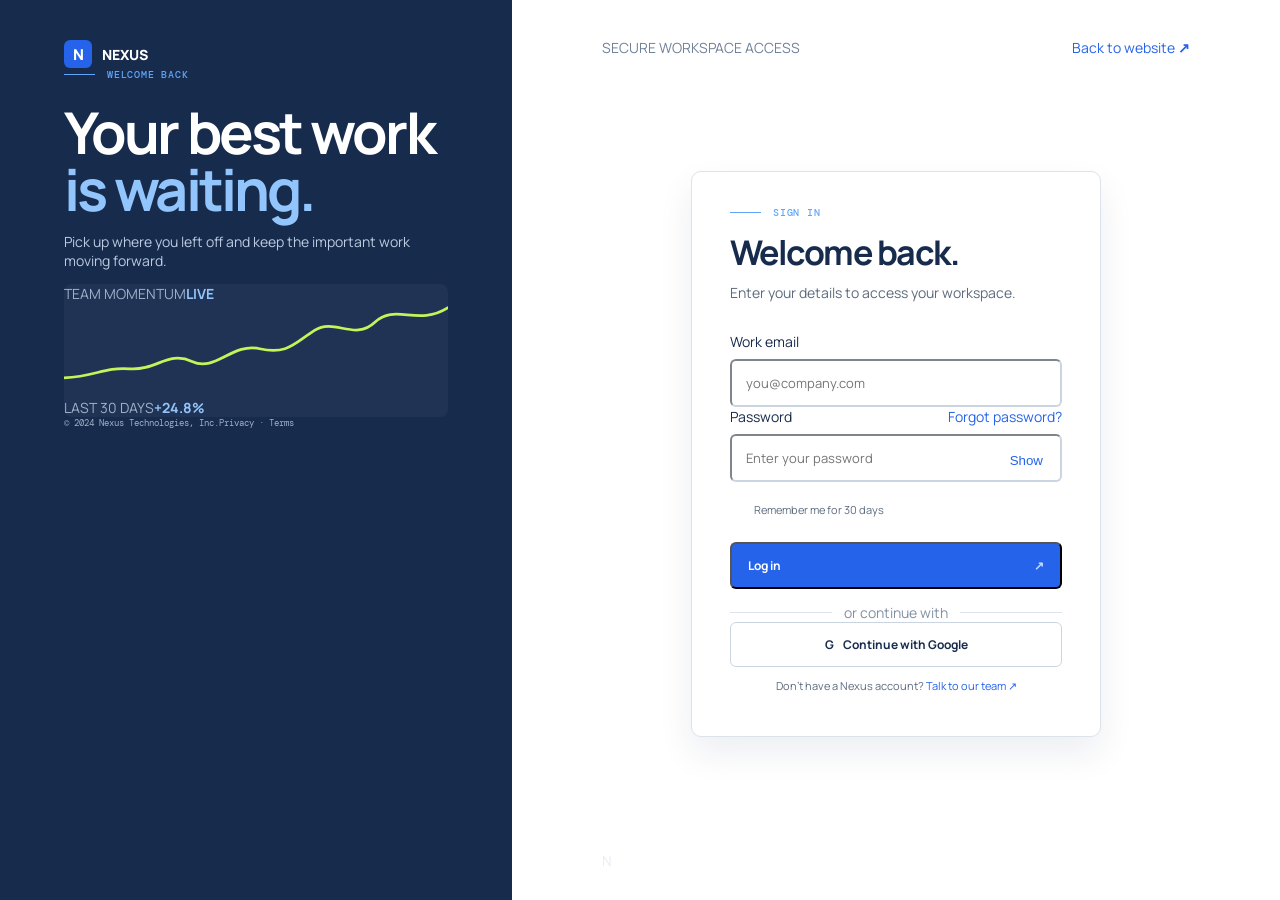
==== index.html @ dba088a3 "uploding files" ====
<!DOCTYPE html>
<html lang="en">
<head>
	<meta charset="UTF-8">
	<meta name="viewport" content="width=device-width, initial-scale=1.0">
	<meta name="description" content="Nexus builds calm, intelligent operating systems for ambitious teams.">
	<title>Nexus — The operating system for what’s next</title>
	<script>
		if (sessionStorage.getItem('nexusLoggedIn') !== 'true') {
			window.location.replace('login.html');
		}
	</script>
	<link rel="preconnect" href="https://fonts.googleapis.com">
	<link rel="preconnect" href="https://fonts.gstatic.com" crossorigin>
	<link href="https://fonts.googleapis.com/css2?family=DM+Mono:wght@400;500&family=Manrope:wght@400;500;600;700;800&display=swap" rel="stylesheet">
	<link rel="stylesheet" href="style.css">
	<link rel="stylesheet" href="standard.css">
</head>
<body>
	<div class="announcement"><span class="pulse"></span> Nexus 3.0 is live <a href="platform.html">See what’s new <span>↗</span></a></div>
	<header class="site-header">
		<nav class="nav container" aria-label="Main navigation">
			<a class="brand" href="#top" aria-label="Nexus home"><span class="brand-mark">N</span><span>NEXUS</span></a>
			<button class="menu-toggle" aria-label="Toggle navigation" aria-expanded="false"><span></span><span></span></button>
			<div class="nav-links">
				<a href="platform.html">Platform</a>
				<a href="solutions.html">Solutions</a>
				<a href="customers.html">Customers</a>
				<a href="company.html">Company</a>
			</div>
			<div class="nav-actions"><a class="login" id="account-link" href="login.html">Log in</a><button class="login logout-button" id="logout-button" type="button" hidden>Log out</button><a class="button button-dark" href="#contact">Book a demo <span>↗</span></a></div>
		</nav>
	</header>

	<main id="top">
		<section class="hero container">
			<div class="hero-copy">
				<p class="eyebrow"><span class="eyebrow-line"></span> The modern operating system</p>
				<h1>Make complexity<br><em>feel simple.</em></h1>
				<p class="hero-text">Nexus brings your people, projects, and performance into one intelligent workspace, so your team can focus on the work that moves the world forward.</p>
				<div class="hero-actions"><a class="button button-acid" href="#contact">Start building <span>↗</span></a><a class="text-link" href="platform.html"><span class="play">▶</span> See Nexus in action</a></div>
				<div class="hero-note"><div class="avatars"><span>AJ</span><span>MK</span><span>SO</span><span class="avatar-more">+</span></div><p>Trusted by 2,000+ teams<br><strong>who think in possibilities.</strong></p></div>
			</div>
			<div class="hero-visual" aria-label="Nexus analytics dashboard preview">
				<div class="visual-glow"></div>
				<div class="dashboard">
					<div class="dash-top"><div class="dash-logo"><span class="mini-mark">N</span> Nexus</div><div class="dash-user"><span class="online"></span> Olivia Chen <span class="chevron">⌄</span></div></div>
					<div class="dash-body">
						<aside class="dash-sidebar"><div class="side-active">▦ <span>Overview</span></div><div>⌁ <span>Workspace</span></div><div>◫ <span>Reports</span></div><div>♧ <span>People</span></div><div>⚙ <span>Settings</span></div><div class="side-bottom">?</div></aside>
						<div class="dash-main"><div class="dash-heading"><div><span class="dash-kicker">MONDAY, OCTOBER 14</span><h2>Good morning, Olivia <span>✦</span></h2></div><button class="dash-add">+ Add new</button></div>
							<div class="dash-stats"><div><span>ACTIVE PROJECTS</span><strong>24</strong><small class="up">↑ 18.2%</small></div><div><span>TEAM CAPACITY</span><strong>86%</strong><small class="up">↑ 4.6%</small></div><div><span>ON-TIME DELIVERY</span><strong>94.8%</strong><small class="up">↑ 8.1%</small></div></div>
							<div class="chart-row"><div class="chart-card"><div class="card-label"><span>PROJECT MOMENTUM</span><span class="period">Last 30 days ⌄</span></div><div class="chart"><div class="chart-lines"><i></i><i></i><i></i><i></i></div><svg viewBox="0 0 440 140" preserveAspectRatio="none" aria-hidden="true"><path d="M0 112 C38 105 47 111 76 91 S115 105 143 77 S185 87 213 62 S250 79 276 54 S315 60 338 40 S375 57 399 25 S425 33 440 10" fill="none" stroke="#b9f43b" stroke-width="4" stroke-linecap="round"/><path d="M0 112 C38 105 47 111 76 91 S115 105 143 77 S185 87 213 62 S250 79 276 54 S315 60 338 40 S375 57 399 25 S425 33 440 10 V140 H0Z" fill="url(#fade)" opacity=".22"/><defs><linearGradient id="fade" x1="0" y1="0" x2="0" y2="1"><stop stop-color="#b9f43b"/><stop offset="1" stop-color="#b9f43b" stop-opacity="0"/></linearGradient></defs></svg></div><div class="chart-days"><span>SEP 15</span><span>SEP 22</span><span>SEP 29</span><span>OCT 06</span><span>OCT 14</span></div></div><div class="progress-card"><div class="card-label"><span>TEAM PULSE</span><span class="dots">•••</span></div><div class="donut-wrap"><div class="donut"><b>86<small>%</small></b></div><div><strong>On track</strong><span>Across all teams</span></div></div><div class="sentiment"><span>Energy</span><i><b></b></i><em>High</em></div><div class="sentiment"><span>Clarity</span><i><b></b></i><em>Strong</em></div></div></div>
							<div class="activity"><div class="card-label"><span>RECENT ACTIVITY</span><a href="platform.html">View all ↗</a></div><div class="activity-item"><span class="activity-icon orange">↗</span><p><strong>Launch campaign</strong> hit a new milestone <small>2 min ago</small></p><span class="activity-people">MC</span></div><div class="activity-item"><span class="activity-icon blue">✦</span><p><strong>Q4 planning</strong> was updated by Maya <small>18 min ago</small></p><span class="activity-people purple">MS</span></div></div>
						</div>
					</div>
				</div>
				<div class="float-card"><span class="float-icon">✦</span><div><strong>Nice work, team.</strong><small>Momentum is up this week</small></div><span class="float-arrow">↗</span></div>
			</div>
		</section>

		<section class="logo-strip container"><p>POWERING THE TEAMS BEHIND</p><div class="logos"><span>◒ arcadia</span><span>✳ northstar</span><span>△ LUMA</span><span>◈ vertex</span><span>⊙ unframe</span></div></section>


		<section class="stats section" id="customers"><div class="container"><div class="stats-heading"><p class="eyebrow"><span class="eyebrow-line"></span> The Nexus effect</p><h2>Less busywork.<br><em>More breakthrough.</em></h2></div><div class="stat-list"><div><strong>38%</strong><span>less time spent<br>in status meetings</span></div><div><strong>2.4<span>x</span></strong><span>faster decisions<br>across teams</span></div><div><strong>94<span>%</span></strong><span>of customers<br>renew every year</span></div></div></div></section>

		<section class="case-study section"><div class="container case-grid"><div class="case-image"><img src="https://images.unsplash.com/photo-1556761175-b413da4baf72?auto=format&fit=crop&w=1200&q=85" alt="Team collaborating around a table"><span class="image-tag">CASE STUDY / ARCADA</span></div><div class="case-copy"><p class="eyebrow"><span class="eyebrow-line"></span> Customer story</p><h2>“Nexus gave us<br><em>our momentum back.</em>”</h2><p>“We stopped asking what was happening and started deciding what to do next. That shift changed the pace of our entire company.”</p><div class="person"><span class="person-avatar">ER</span><div><strong>Elena Rios</strong><span>Chief of Staff, Arcadia</span></div></div><a class="arrow-link" href="#contact">Read the full story <span>↗</span></a></div></div></section>

		<section class="cta section" id="contact"><div class="container cta-inner"><div class="cta-orbit orbit-one"></div><div class="cta-orbit orbit-two"></div><p class="eyebrow light"><span class="eyebrow-line"></span> Your next chapter</p><h2>Ready to make<br><em>work work better?</em></h2><p>Join the teams building what comes next.</p><div class="hero-actions"><a class="button button-acid" href="mailto:hello@nexus.work">Book a demo <span>↗</span></a><a class="button button-outline" href="mailto:hello@nexus.work">Talk to our team <span>↗</span></a></div></div></section>
	</main>

	<footer class="footer" id="footer"><div class="container footer-top" id="company"><a class="brand brand-footer" href="#top"><span class="brand-mark">N</span><span>NEXUS</span></a><p>Tools for the<br>work that matters.</p><div class="footer-links"><div><b>Explore</b><a href="platform.html">Platform</a><a href="solutions.html">Solutions</a><a href="customers.html">Customers</a></div><div><b>Company</b><a href="company.html">About us</a><a href="#contact">Careers <small>We’re hiring</small></a><a href="#contact">Contact</a></div><div><b>Follow</b><a href="#footer">LinkedIn ↗</a><a href="#footer">Instagram ↗</a><a href="#footer">X / Twitter ↗</a></div></div></div><div class="container footer-bottom"><span>© 2024 Nexus Technologies, Inc.</span><span>Privacy <i>·</i> Terms <i>·</i> Security</span><span>Made for momentum <b>↗</b></span></div></footer>
	<script>
		const toggle = document.querySelector('.menu-toggle');
		const links = document.querySelector('.nav-links');
		toggle.addEventListener('click', () => { const open = toggle.getAttribute('aria-expanded') === 'true'; toggle.setAttribute('aria-expanded', String(!open)); links.classList.toggle('open'); });
		document.querySelectorAll('.nav-links a').forEach(link => link.addEventListener('click', () => { toggle.setAttribute('aria-expanded', 'false'); links.classList.remove('open'); }));
		const accountLink = document.querySelector('#account-link');
		const logoutButton = document.querySelector('#logout-button');
		if (sessionStorage.getItem('nexusLoggedIn') === 'true') {
			accountLink.textContent = 'Logged in';
			accountLink.href = '#top';
			logoutButton.hidden = false;
		}
		logoutButton.addEventListener('click', () => {
			sessionStorage.removeItem('nexusLoggedIn');
			window.location.reload();
		});
	</script>
</body>
</html>
---- style.css ----
/* Standard site theme */
:root { --ink: #172b4d; --cream: #f7f9fc; --acid: #e8f1ff; --coral: #2563eb; --blue: #eaf2ff; --line: #dce3ed; --muted: #5d6b7e; }
body { background: #fff; color: var(--ink); }
.container { max-width: 1160px; }
.announcement { background: #eff6ff; color: #294a78; border-bottom: 1px solid #dbeafe; padding: 9px 20px; }
.announcement a { color: #1d4ed8; }
.site-header { background: #fff; border-bottom-color: var(--line); position: relative; z-index: 10; }
.nav { height: 72px; gap: 44px; }
.brand { letter-spacing: .12em; }
.brand-mark { background: #2563eb; color: #fff; border-radius: 6px; }
.nav-links { gap: 28px; color: #3b4350; }
.nav-links a:hover, .footer a:hover { color: #2563eb; }
.nav-actions { gap: 22px; }
.button { border-radius: 6px; padding: 12px 17px; transition: background .2s, transform .2s, box-shadow .2s; }
.button:hover { box-shadow: 0 5px 14px rgba(37,99,235,.18); }
.button-dark, .button-acid { background: #2563eb; color: #fff; }
.hero { min-height: 650px; grid-template-columns: .9fr 1.1fr; gap: 70px; padding-top: 70px; padding-bottom: 70px; }
.eyebrow { color: #2563eb; letter-spacing: .1em; }
.hero h1, h2, h3 { letter-spacing: -.045em; }
.hero h1 { font-size: clamp(46px, 5vw, 70px); }
.hero h1 em, h2 em, h3 em, .platform-title em { color: #2563eb; font-family: 'Manrope', sans-serif; font-style: normal; font-weight: 700; letter-spacing: -.045em; }
.hero-text, .section-lead { color: #5d6b7e; }
.hero-note { margin-top: 38px; }
.visual-glow { background: #dbeafe; border-radius: 12px; transform: rotate(-2deg); }
.dashboard { border-radius: 10px; transform: rotate(0); box-shadow: 0 20px 45px rgba(23,43,77,.13); }
.dash-top { border-radius: 10px 10px 0 0; }
.dash-sidebar { background: #f5f8fc; }
.dash-sidebar .side-active { background: #dbeafe; color: #1d4ed8; }
.dash-add { background: #2563eb; border-radius: 5px; }
.float-card { border-radius: 8px; box-shadow: 0 10px 24px rgba(23,43,77,.12); }
.logos { color: #8291a6; }
.section { padding: 88px 0; }
.intro { background: #f1f6fc; }
.arrow-link { border-bottom-color: #9db1ca; }
.arrow-link span, .feature-link span { color: #2563eb; }
.features { background: #f7f9fc; padding-top: 0; padding-bottom: 0; }
.feature-grid { gap: 18px; }
.feature { min-height: 390px; border: 1px solid var(--line); border-radius: 8px; padding: 25px; }
.feature-dark { background: #172b4d; color: #fff; }
.feature-yellow { background: #eff6ff; }
.feature-coral { background: #2563eb; color: #fff; }
.feature-white { background: #fff; }
.feature-symbol { margin: 48px 0 25px; }
.mini-bars i { background: #60a5fa; }
.orbit span { background: #2563eb; }
.stats { background: #fff; }
.stat-list strong span { color: #2563eb; }
.case-study, .platform-detail { background: #f1f6fc; }
.case-image { border-radius: 8px; }
.image-tag { background: #fff; color: #2563eb; border-radius: 4px; }
.person-avatar { background: #2563eb; border-radius: 50%; }
.cta { background: #2563eb; padding: 100px 0; }
.light { color: #bfdbfe; }
.cta > .container > p:not(.eyebrow) { color: #dbeafe; }
.footer { background: #172b4d; }
.footer-links b, .footer-bottom b { color: #93c5fd; }

@media (max-width: 650px) {
	.nav { height: 68px; }
	.site-header:has(.nav-links.open) { height: 203px; }
	.nav-links { background: #fff; }
	.hero { padding-top: 58px; padding-bottom: 62px; gap: 34px; }
	.hero h1 { font-size: 48px; }
	.hero-visual { transform: scale(.94); }
	.intro h2, .stats h2, .case-copy h2, .detail-grid h2 { font-size: 42px; }
	.feature { min-height: 350px; }
	.cta { padding: 78px 0; }
}
@import url('https://fonts.googleapis.com/css2?family=DM+Mono:wght@400;500&family=Manrope:wght@400;500;600;700;800&display=swap');

:root { --ink: #102b2b; --cream: #f5f3ed; --acid: #c5f45a; --coral: #f4694d; --blue: #b8d8f0; --line: #d9dbd3; --muted: #657373; --mono: 'DM Mono', monospace; }
* { box-sizing: border-box; }
html { scroll-behavior: smooth; }
body { margin: 0; background: var(--cream); color: var(--ink); font-family: 'Manrope', sans-serif; font-size: 15px; line-height: 1.55; overflow-x: hidden; }
a { color: inherit; text-decoration: none; }
.container { max-width: 1240px; margin: 0 auto; padding-left: 32px; padding-right: 32px; }
.announcement { background: var(--acid); color: var(--ink); text-align: center; font: 500 11px var(--mono); letter-spacing: .03em; padding: 11px 20px; }
.announcement a { margin-left: 18px; text-decoration: underline; text-underline-offset: 3px; }.announcement a span { text-decoration: none; display: inline-block; margin-left: 5px; }.pulse { width: 6px; height: 6px; background: var(--coral); display: inline-block; border-radius: 50%; vertical-align: 1px; margin-right: 8px; }
.site-header { border-bottom: 1px solid var(--line); }.nav { height: 84px; display: flex; align-items: center; gap: 52px; }.brand { display: flex; align-items: center; gap: 10px; font-size: 14px; font-weight: 800; letter-spacing: .22em; }.brand-mark { display: grid; place-items: center; background: var(--ink); color: var(--acid); width: 28px; height: 28px; font-size: 15px; letter-spacing: 0; }.nav-links { display: flex; gap: 34px; font-size: 13px; color: #3c5150; }.nav-links a:hover, .footer a:hover { color: var(--coral); }.nav-actions { margin-left: auto; display: flex; align-items: center; gap: 28px; font-size: 13px; }.login { color: #516261; }.button { display: inline-flex; align-items: center; justify-content: center; gap: 17px; padding: 14px 19px; font-weight: 700; font-size: 12px; border: 1px solid transparent; transition: transform .2s, background .2s; }.button:hover { transform: translateY(-2px); }.button span { font-size: 17px; line-height: 0; }.button-dark { background: var(--ink); color: var(--cream); }.button-acid { background: var(--acid); color: var(--ink); }.button-outline { border-color: rgba(245,243,237,.5); color: var(--cream); }
.menu-toggle { display: none; background: none; border: 0; }
.hero { min-height: 690px; display: grid; grid-template-columns: .83fr 1.17fr; align-items: center; gap: 45px; padding-top: 65px; padding-bottom: 62px; }.eyebrow { color: var(--coral); font: 500 10px var(--mono); letter-spacing: .08em; text-transform: uppercase; display: flex; align-items: center; gap: 12px; margin: 0 0 23px; }.eyebrow-line { height: 1px; width: 31px; background: currentColor; display: inline-block; }.hero h1, h2, h3 { letter-spacing: -.07em; line-height: 1.02; margin: 0; font-weight: 700; }.hero h1 { font-size: clamp(48px, 5.3vw, 78px); }.hero h1 em, h2 em, h3 em { font-family: Georgia, serif; font-weight: 400; letter-spacing: -.08em; }.hero-text { max-width: 440px; color: var(--muted); font-size: 16px; line-height: 1.7; margin: 30px 0; }.hero-actions { display: flex; align-items: center; gap: 25px; }.text-link, .arrow-link { font-size: 12px; font-weight: 700; }.play { display: inline-grid; place-items: center; width: 27px; height: 27px; border: 1px solid var(--ink); border-radius: 50%; font-size: 8px; margin-right: 7px; }.hero-note { display: flex; gap: 14px; align-items: center; margin-top: 54px; }.avatars { display: flex; }.avatars span { display: grid; place-items: center; width: 28px; height: 28px; border: 2px solid var(--cream); background: var(--coral); border-radius: 50%; color: white; font: 8px var(--mono); margin-left: -6px; }.avatars span:first-child { margin-left: 0; background: #2d8881; }.avatars span:nth-child(2) { background: #ddad69; }.avatars span:nth-child(3) { background: #7782a9; }.avatars .avatar-more { background: var(--ink); }.hero-note p { font-size: 10px; line-height: 1.5; color: var(--muted); margin: 0; }.hero-note strong { color: var(--ink); font-weight: 700; }
.hero-visual { position: relative; }.visual-glow { position: absolute; width: 90%; height: 75%; top: 9%; right: 1%; background: var(--blue); filter: blur(1px); transform: rotate(-4deg); }.dashboard { position: relative; background: #fff; box-shadow: 16px 22px 50px rgba(16,43,43,.15); border: 1px solid #dfe4df; transform: rotate(2deg); }.dash-top { height: 52px; border-bottom: 1px solid #e9ece7; display: flex; align-items: center; justify-content: space-between; padding: 0 22px; font-size: 10px; }.dash-logo { font-weight: 800; letter-spacing: .05em; }.mini-mark { display: inline-grid; place-items: center; width: 19px; height: 19px; background: var(--ink); color: var(--acid); margin-right: 6px; font-size: 10px; }.dash-user { color: #7c8988; }.online { display: inline-block; width: 6px; height: 6px; background: #73c28e; border-radius: 50%; margin-right: 6px; }.chevron { color: #9ba4a0; margin-left: 9px; }.dash-body { display: flex; min-height: 445px; }.dash-sidebar { width: 120px; flex: 0 0 120px; background: #f8f9f5; padding: 27px 12px; color: #83918e; font-size: 9px; display: flex; flex-direction: column; gap: 22px; }.dash-sidebar div { display: flex; gap: 10px; align-items: center; }.dash-sidebar .side-active { color: var(--ink); font-weight: 700; background: var(--acid); padding: 8px; margin: -8px; }.side-bottom { margin-top: auto; width: 18px; height: 18px; border: 1px solid #c9d0c9; justify-content: center; border-radius: 50%; }.dash-main { padding: 30px 28px; width: 100%; }.dash-heading { display: flex; justify-content: space-between; align-items: start; }.dash-kicker, .card-label, .dash-stats span { color: #9aa5a0; font: 8px var(--mono); letter-spacing: .05em; }.dash-heading h2 { font: 700 19px 'Manrope', sans-serif; letter-spacing: -.05em; margin-top: 5px; }.dash-heading h2 span { color: var(--coral); font-size: 15px; }.dash-add { background: var(--ink); border: 0; color: white; padding: 9px 11px; font: 9px var(--mono); }.dash-stats { display: grid; grid-template-columns: repeat(3,1fr); border-top: 1px solid #e8ece8; border-bottom: 1px solid #e8ece8; padding: 17px 0; margin: 25px 0 20px; gap: 10px; }.dash-stats div { border-right: 1px solid #e8ece8; }.dash-stats div:last-child { border: 0; }.dash-stats strong { display: block; font-size: 22px; margin: 5px 0 1px; letter-spacing: -.06em; }.dash-stats small { font-size: 8px; }.up { color: #48a37b; }.chart-row { display: grid; grid-template-columns: 1.7fr 1fr; gap: 14px; }.chart-card, .progress-card, .activity { border: 1px solid #e9ece8; padding: 16px; }.card-label { display: flex; justify-content: space-between; }.period, .dots { color: #87938f; font: 8px 'Manrope', sans-serif; }.chart { position: relative; height: 115px; margin-top: 12px; }.chart-lines { position: absolute; inset: 0; display: flex; flex-direction: column; justify-content: space-between; }.chart-lines i { height: 1px; background: #edf0eb; display: block; }.chart svg { position: absolute; inset: 0; width: 100%; height: 100%; }.chart-days { display: flex; justify-content: space-between; color: #afb6b1; font: 7px var(--mono); }.donut-wrap { display: flex; align-items: center; gap: 10px; margin: 20px 0; }.donut { width: 70px; height: 70px; border-radius: 50%; background: conic-gradient(var(--acid) 0 86%, #e8eee5 86% 100%); display: grid; place-items: center; }.donut:after { content: ''; position: absolute; width: 53px; height: 53px; background: white; border-radius: 50%; }.donut b { z-index: 1; font-size: 16px; }.donut small { font-size: 9px; }.donut-wrap div:last-child { display: flex; flex-direction: column; font-size: 10px; }.donut-wrap span { color: #9ca7a2; font-size: 8px; margin-top: 3px; }.sentiment { display: grid; grid-template-columns: 47px 1fr 31px; gap: 5px; align-items: center; font-size: 8px; color: #8a9691; margin-top: 9px; }.sentiment i { height: 4px; background: #e8ede8; }.sentiment i b { display: block; height: 100%; background: var(--coral); width: 80%; }.sentiment em { font-style: normal; color: #53615f; font-size: 7px; }.activity { margin-top: 14px; }.activity .card-label a { color: #53615f; font: 8px 'Manrope', sans-serif; }.activity-item { display: flex; align-items: center; gap: 9px; border-top: 1px solid #eef0ed; margin-top: 12px; padding-top: 11px; font-size: 9px; }.activity-icon { width: 23px; height: 23px; display: grid; place-items: center; background: #fff0ea; color: var(--coral); }.activity-icon.blue { background: #ebf3fa; color: #5291ba; }.activity-item p { margin: 0; flex: 1; }.activity-item strong { font-weight: 700; }.activity-item small { display: block; color: #a2aaa7; margin-top: 3px; }.activity-people { background: #e9f1d3; color: #70921b; display: grid; place-items: center; border-radius: 50%; width: 22px; height: 22px; font: 7px var(--mono); }.activity-people.purple { color: #6670a2; background: #edeafa; }.float-card { position: absolute; z-index: 2; bottom: -24px; left: -28px; padding: 15px 18px; background: var(--ink); color: white; display: flex; align-items: center; gap: 10px; box-shadow: 7px 10px 20px rgba(16,43,43,.16); }.float-icon { background: var(--acid); color: var(--ink); display: grid; place-items: center; width: 27px; height: 27px; }.float-card div { display: flex; flex-direction: column; }.float-card strong { font-size: 10px; }.float-card small { color: #a6b4ae; font-size: 8px; margin-top: 3px; }.float-arrow { margin-left: 12px; color: var(--acid); }
.logo-strip { border-top: 1px solid var(--line); padding-top: 23px; padding-bottom: 45px; }.logo-strip p { color: #98a09b; font: 9px var(--mono); margin: 0 0 19px; text-align: center; }.logos { display: flex; justify-content: space-around; color: #82908b; font-size: 17px; font-weight: 700; }.logos span:nth-child(2) { font-family: Georgia, serif; font-style: italic; }.logos span:nth-child(3) { letter-spacing: .12em; }.logos span:nth-child(4) { font-weight: 500; }.logos span:nth-child(5) { font-weight: 600; }
.section { padding: 105px 0; }.intro { background: var(--blue); }.intro-grid { display: grid; grid-template-columns: 1fr 1fr; gap: 15%; align-items: end; }.intro h2, .stats h2, .case-copy h2 { font-size: clamp(40px, 4.5vw, 64px); }.section-lead { max-width: 440px; font-size: 17px; line-height: 1.65; margin: 0 0 28px; }.arrow-link { border-bottom: 1px solid var(--ink); padding-bottom: 7px; display: inline-flex; gap: 26px; }.arrow-link span, .feature-link span { color: var(--coral); font-size: 16px; }
.platform-title { font-size: clamp(46px, 5vw, 72px); letter-spacing: -.08em; line-height: 1.02; margin: 0; }.platform-title em { font-family: Georgia, serif; font-weight: 400; letter-spacing: -.08em; }
.features { background: var(--ink); padding-top: 32px; padding-bottom: 32px; }.feature-grid { display: grid; grid-template-columns: repeat(4,1fr); gap: 10px; }.feature { min-height: 475px; padding: 27px 25px; position: relative; overflow: hidden; display: flex; flex-direction: column; }.feature-dark { background: #193c3b; color: white; }.feature-yellow { background: var(--acid); }.feature-coral { background: var(--coral); }.feature-white { background: var(--cream); }.feature-number { font: 9px var(--mono); opacity: .6; }.feature-symbol { font-size: 31px; margin: 65px 0 25px; }.feature h2, .feature h3 { font-size: 32px; }.feature p { color: inherit; opacity: .7; font-size: 12px; line-height: 1.65; margin: 23px 0; max-width: 230px; }.feature-link { margin-top: auto; font-size: 10px; font-weight: 700; display: flex; justify-content: space-between; border-top: 1px solid currentColor; padding-top: 13px; }.mini-bars { display: flex; align-items: end; gap: 6px; position: absolute; right: 22px; top: 147px; transform: rotate(-14deg); }.mini-bars i { display: block; width: 10px; height: 50px; background: var(--acid); }.mini-bars i:nth-child(2) { height: 70px; }.mini-bars i:nth-child(3) { height: 42px; }.mini-bars i:nth-child(4) { height: 90px; }.mini-bars i:nth-child(5) { height: 58px; }.mini-bars i:nth-child(6) { height: 103px; }.mini-bars i:nth-child(7) { height: 77px; }.orbit { position: absolute; width: 145px; height: 145px; border: 1px solid var(--ink); border-radius: 50%; right: -23px; bottom: 67px; }.orbit:before { content: ''; position: absolute; inset: 17px; border: 1px solid var(--ink); border-radius: 50%; }.orbit span { position: absolute; width: 12px; height: 12px; background: var(--coral); border-radius: 50%; top: 5px; left: 65px; }.orbit b { position: absolute; left: 55px; top: 51px; font-size: 33px; }.sparkle { position: absolute; right: 23px; top: 148px; font-size: 90px; opacity: .22; }.line-art { position: absolute; right: -20px; top: 152px; width: 170px; height: 130px; border-top: 1px solid var(--coral); transform: rotate(-28deg); }.line-art span { display: block; height: 1px; background: var(--coral); margin-top: 29px; width: 150px; }.line-art span:nth-child(2) { width: 110px; margin-left: 35px; }.line-art span:nth-child(3) { width: 80px; margin-left: 64px; }
.stats { background: var(--cream); }.stats-heading { text-align: center; }.stats-heading .eyebrow { justify-content: center; }.stat-list { margin-top: 65px; display: grid; grid-template-columns: repeat(3,1fr); border-top: 1px solid var(--line); }.stat-list div { padding: 32px 25px; border-right: 1px solid var(--line); display: flex; align-items: baseline; gap: 20px; justify-content: center; }.stat-list div:last-child { border: 0; }.stat-list strong { font-size: clamp(38px, 5vw, 68px); letter-spacing: -.09em; }.stat-list strong span { color: var(--coral); font: 400 .55em Georgia, serif; }.stat-list div > span { color: #697874; font-size: 11px; line-height: 1.4; }
.case-study { background: #e9e8df; }.case-grid { display: grid; grid-template-columns: 1.08fr .92fr; align-items: center; gap: 9%; }.case-image { position: relative; height: 470px; overflow: hidden; }.case-image img { width: 100%; height: 100%; object-fit: cover; filter: saturate(.75); }.image-tag { position: absolute; top: 17px; left: 17px; background: var(--acid); padding: 8px 10px; font: 9px var(--mono); }.case-copy > p:not(.eyebrow) { color: #61706d; line-height: 1.7; max-width: 410px; margin: 28px 0; }.person { display: flex; gap: 12px; align-items: center; margin-bottom: 34px; }.person-avatar { display: grid; place-items: center; width: 35px; height: 35px; background: var(--coral); color: white; font: 9px var(--mono); }.person div { display: flex; flex-direction: column; font-size: 11px; }.person span { color: #75817d; font-size: 9px; }.case-copy .arrow-link { font-size: 11px; }
.platform-detail { background: #e9e8df; }.detail-grid { display: grid; grid-template-columns: 1fr 1fr; gap: 15%; align-items: start; }.detail-grid h2 { font-size: clamp(40px, 4.5vw, 64px); }.detail-list { border-top: 1px solid #c6cbc3; }.detail-list > div { display: grid; grid-template-columns: 38px 1fr; gap: 15px; padding: 20px 0; border-bottom: 1px solid #c6cbc3; }.detail-list b { color: var(--coral); font: 10px var(--mono); }.detail-list h3 { font-size: 21px; letter-spacing: -.05em; }.detail-list p { color: #697874; font-size: 12px; line-height: 1.6; max-width: 330px; margin: 8px 0 0; }
.cta { position: relative; overflow: hidden; background: var(--coral); text-align: center; color: var(--cream); padding: 125px 0; }.cta-inner { position: relative; z-index: 1; }.light { color: var(--acid); justify-content: center; }.cta h2 { font-size: clamp(48px, 6vw, 82px); }.cta > .container > p:not(.eyebrow) { color: #ffe4db; margin: 25px 0 30px; }.cta .hero-actions { justify-content: center; }.orbit-one, .orbit-two { position: absolute; border: 1px solid rgba(245,243,237,.35); border-radius: 50%; }.orbit-one { width: 500px; height: 500px; top: -130px; left: -170px; }.orbit-two { width: 350px; height: 350px; bottom: -190px; right: -70px; }.footer { background: var(--ink); color: var(--cream); padding: 65px 0 20px; }.footer-top { display: grid; grid-template-columns: 1fr 1fr 1.6fr; gap: 30px; min-height: 205px; }.brand-footer { align-self: start; }.footer-top > p { color: #a4b3ae; font: 16px Georgia, serif; line-height: 1.35; margin: 0; }.footer-links { display: grid; grid-template-columns: repeat(3,1fr); gap: 25px; }.footer-links div { display: flex; flex-direction: column; gap: 10px; }.footer-links b { color: var(--acid); font: 9px var(--mono); letter-spacing: .1em; text-transform: uppercase; margin-bottom: 7px; }.footer-links a { color: #aab9b2; font-size: 11px; }.footer-links small { color: var(--coral); font: 8px var(--mono); display: block; margin-top: 3px; }.footer-bottom { border-top: 1px solid #365250; padding-top: 18px; color: #8da19a; display: flex; justify-content: space-between; font: 9px var(--mono); }.footer-bottom i { color: var(--coral); font-style: normal; padding: 0 8px; }.footer-bottom b { color: var(--acid); font-size: 15px; }
@media (max-width: 900px) { .nav { gap: 25px; }.nav-links { gap: 18px; }.hero { grid-template-columns: 1fr; padding-top: 80px; }.hero-copy { max-width: 600px; }.hero-visual { margin: 25px 15px 0; }.feature-grid { grid-template-columns: repeat(2,1fr); }.feature { min-height: 410px; }.case-grid { gap: 5%; }.case-image { height: 400px; }.detail-grid { gap: 7%; }.footer-top { grid-template-columns: 1fr 1.6fr; }.footer-top > p { display: none; } }
@media (max-width: 650px) { .container { padding-left: 20px; padding-right: 20px; }.announcement { font-size: 9px; }.announcement a { margin-left: 8px; }.nav { height: 70px; flex-wrap: wrap; }.site-header:has(.nav-links.open) { height: 205px; }.menu-toggle { display: flex; flex-direction: column; gap: 5px; margin-left: auto; padding: 5px; }.menu-toggle span { width: 21px; height: 1px; background: var(--ink); }.nav-links { position: static; z-index: 5; order: 4; flex-basis: 100%; background: var(--cream); border-bottom: 1px solid var(--line); display: none; padding: 22px 0; flex-direction: column; gap: 20px; }.nav-links.open { display: flex; height: auto; }.nav-actions { display: none; }.hero { min-height: 0; padding-top: 68px; padding-bottom: 75px; }.hero h1 { font-size: 51px; }.hero-text { font-size: 14px; }.hero-actions { align-items: flex-start; flex-direction: column; gap: 20px; }.hero-visual { margin: 25px -9px 0; transform: scale(.91); transform-origin: top center; margin-bottom: -25px; }.dashboard { transform: rotate(1deg); }.dash-sidebar { width: 72px; flex-basis: 72px; padding-left: 10px; }.dash-sidebar span { display: none; }.dash-main { padding: 20px 14px; }.dash-user { font-size: 8px; }.dash-stats strong { font-size: 17px; }.dash-stats span { font-size: 6px; }.chart-row { grid-template-columns: 1fr; }.progress-card { display: none; }.float-card { left: 4px; bottom: -18px; transform: scale(.85); transform-origin: left bottom; }.logos { flex-wrap: wrap; gap: 18px; font-size: 14px; }.logo-strip { padding-bottom: 35px; }.section { padding: 75px 0; }.intro-grid, .case-grid, .detail-grid { grid-template-columns: 1fr; gap: 34px; }.intro h2, .stats h2, .case-copy h2, .detail-grid h2 { font-size: 45px; }.section-lead { font-size: 15px; }.feature-grid { grid-template-columns: 1fr; }.feature { min-height: 390px; }.feature-symbol { margin-top: 35px; }.stat-list { grid-template-columns: 1fr; margin-top: 40px; }.stat-list div { justify-content: flex-start; border-right: 0; border-bottom: 1px solid var(--line); padding: 23px 0; }.stat-list strong { font-size: 54px; width: 120px; }.case-image { height: 290px; order: 2; }.case-copy { order: 1; }.cta { padding: 90px 0; }.cta h2 { font-size: 51px; }.cta .hero-actions { align-items: center; }.footer { padding-top: 48px; }.footer-top { grid-template-columns: 1fr; }.footer-links { margin-top: 30px; grid-template-columns: repeat(3,1fr); gap: 10px; }.footer-bottom { flex-direction: column; gap: 12px; line-height: 1.5; } }
---- standard.css ----
/* Shared conventional site theme */
:root { --ink: #172b4d; --cream: #f7f9fc; --acid: #e8f1ff; --coral: #2563eb; --blue: #eaf2ff; --line: #dce3ed; --muted: #5d6b7e; }
body { background: #fff; color: var(--ink); }
.container { max-width: 1160px; }
.announcement { background: #eff6ff; color: #294a78; border-bottom: 1px solid #dbeafe; padding: 9px 20px; }
.announcement a { color: #1d4ed8; }
.site-header { background: #fff; border-bottom-color: var(--line); position: relative; z-index: 10; }
.nav { height: 72px; gap: 44px; }
.brand { letter-spacing: .12em; }
.brand-mark { background: #2563eb; color: #fff; border-radius: 6px; }
.nav-links { gap: 28px; color: #526176; }
.nav-links a:hover, .footer a:hover { color: #2563eb; }
.nav-actions { gap: 22px; }
.logout-button { border: 0; padding: 0; background: transparent; color: #526176; cursor: pointer; font: inherit; }
.logout-button:hover { color: #2563eb; }
.button { border-radius: 6px; padding: 12px 17px; transition: background .2s, transform .2s, box-shadow .2s; }
.button:hover { box-shadow: 0 5px 14px rgba(37,99,235,.18); }
.button-dark, .button-acid { background: #2563eb; color: #fff; }
.hero { min-height: 650px; grid-template-columns: .9fr 1.1fr; gap: 70px; padding-top: 70px; padding-bottom: 70px; }
.eyebrow { color: #2563eb; letter-spacing: .1em; }
.hero h1, h2, h3 { letter-spacing: -.045em; }
.hero h1 { font-size: clamp(46px, 5vw, 70px); }
.hero h1 em, h2 em, h3 em, .platform-title em { color: #2563eb; font-family: 'Manrope', sans-serif; font-style: normal; font-weight: 700; letter-spacing: -.045em; }
.hero-text, .section-lead { color: #5d6b7e; }
.hero-note { margin-top: 38px; }
.visual-glow { background: #dbeafe; border-radius: 12px; transform: rotate(-2deg); }
.dashboard { border-radius: 10px; transform: rotate(0); box-shadow: 0 20px 45px rgba(23,43,77,.13); }
.dash-top { border-radius: 10px 10px 0 0; }
.dash-sidebar { background: #f5f8fc; }
.dash-sidebar .side-active { background: #dbeafe; color: #1d4ed8; }
.dash-add { background: #2563eb; border-radius: 5px; }
.float-card { border-radius: 8px; box-shadow: 0 10px 24px rgba(23,43,77,.12); }
.logos { color: #8291a6; }
.section { padding: 88px 0; }
.intro, .case-study, .platform-detail { background: #f1f6fc; }
.arrow-link { border-bottom-color: #9db1ca; }
.arrow-link span, .feature-link span { color: #2563eb; }
.features { background: #f7f9fc; padding-top: 0; padding-bottom: 0; }
.feature-grid { gap: 18px; }
.feature { min-height: 390px; border: 1px solid var(--line); border-radius: 8px; padding: 25px; }
.feature-dark { background: #172b4d; color: #fff; }
.feature-yellow { background: #eff6ff; }
.feature-coral { background: #2563eb; color: #fff; }
.feature-white { background: #fff; }
.feature-symbol { margin: 48px 0 25px; }
.mini-bars i { background: #60a5fa; }
.orbit span { background: #2563eb; }
.stats { background: #fff; }
.stat-list strong span { color: #2563eb; }
.case-image { border-radius: 8px; }
.image-tag { background: #fff; color: #2563eb; border-radius: 4px; }
.person-avatar { background: #2563eb; border-radius: 50%; }
.cta { background: #2563eb; padding: 100px 0; }
.light { color: #bfdbfe; }
.cta > .container > p:not(.eyebrow) { color: #dbeafe; }
.footer { background: #172b4d; }
.footer-links b, .footer-bottom b { color: #93c5fd; }
@media (max-width: 650px) {
  .nav { height: 68px; }
  .site-header:has(.nav-links.open) { height: 203px; }
  .nav-links { background: #fff; }
  .hero { padding-top: 58px; padding-bottom: 62px; gap: 34px; }
  .hero h1 { font-size: 48px; }
  .hero-visual { transform: scale(.94); }
  .intro h2, .stats h2, .case-copy h2, .detail-grid h2 { font-size: 42px; }
  .feature { min-height: 350px; }
  .cta { padding: 78px 0; }
}
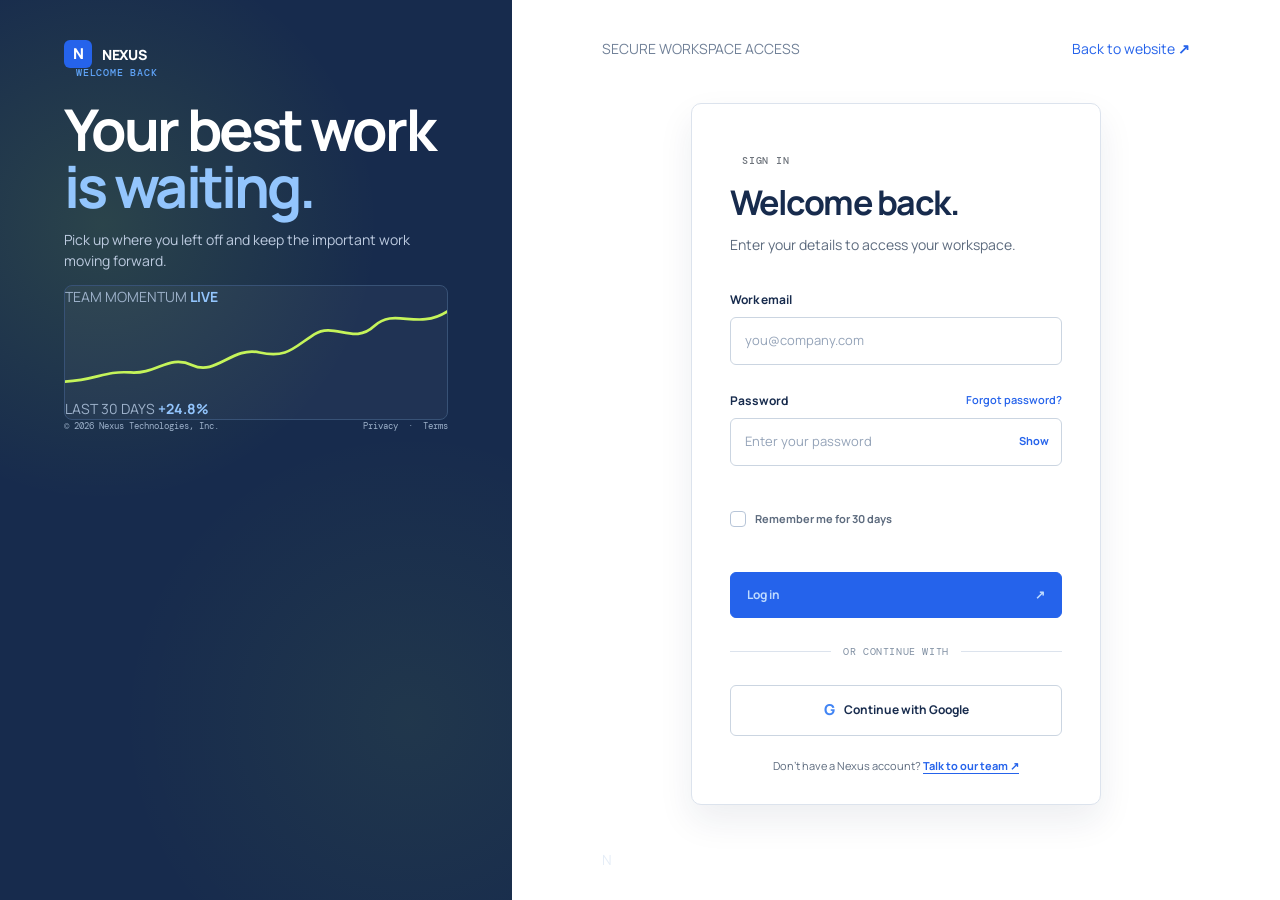
==== commit 9c965df5: "uploading files" ====
--- a/index.html
+++ b/index.html
@@ -1,90 +1,1193 @@
 <!DOCTYPE html>
 <html lang="en">
 <head>
-	<meta charset="UTF-8">
-	<meta name="viewport" content="width=device-width, initial-scale=1.0">
-	<meta name="description" content="Nexus builds calm, intelligent operating systems for ambitious teams.">
-	<title>Nexus — The operating system for what’s next</title>
-	<script>
-		if (sessionStorage.getItem('nexusLoggedIn') !== 'true') {
-			window.location.replace('login.html');
-		}
-	</script>
-	<link rel="preconnect" href="https://fonts.googleapis.com">
-	<link rel="preconnect" href="https://fonts.gstatic.com" crossorigin>
-	<link href="https://fonts.googleapis.com/css2?family=DM+Mono:wght@400;500&family=Manrope:wght@400;500;600;700;800&display=swap" rel="stylesheet">
-	<link rel="stylesheet" href="style.css">
-	<link rel="stylesheet" href="standard.css">
+  <meta charset="UTF-8">
+
+  <meta
+    name="viewport"
+    content="width=device-width, initial-scale=1.0"
+  >
+
+  <meta
+    name="description"
+    content="Nexus builds calm, intelligent operating systems for ambitious teams."
+  >
+
+  <meta name="theme-color" content="#111111">
+
+  <title>Nexus — The operating system for what's next</title>
+
+  <!-- Fonts -->
+  <link rel="preconnect" href="https://fonts.googleapis.com">
+  <link rel="preconnect" href="https://fonts.gstatic.com" crossorigin>
+
+  <link
+    href="https://fonts.googleapis.com/css2?family=DM+Mono:wght@400;500&family=Manrope:wght@400;500;600;700;800&display=swap"
+    rel="stylesheet"
+  >
+
+  <!-- Styles -->
+  <link rel="stylesheet" href="style.css">
+  <link rel="stylesheet" href="standard.css">
+
+  <!-- Authentication Guard -->
+  <script>
+    (() => {
+      const isLoggedIn =
+        sessionStorage.getItem("nexusLoggedIn") === "true";
+
+      if (!isLoggedIn) {
+        window.location.replace("login.html");
+      }
+    })();
+  </script>
 </head>
-<body>
-	<div class="announcement"><span class="pulse"></span> Nexus 3.0 is live <a href="platform.html">See what’s new <span>↗</span></a></div>
-	<header class="site-header">
-		<nav class="nav container" aria-label="Main navigation">
-			<a class="brand" href="#top" aria-label="Nexus home"><span class="brand-mark">N</span><span>NEXUS</span></a>
-			<button class="menu-toggle" aria-label="Toggle navigation" aria-expanded="false"><span></span><span></span></button>
-			<div class="nav-links">
-				<a href="platform.html">Platform</a>
-				<a href="solutions.html">Solutions</a>
-				<a href="customers.html">Customers</a>
-				<a href="company.html">Company</a>
-			</div>
-			<div class="nav-actions"><a class="login" id="account-link" href="login.html">Log in</a><button class="login logout-button" id="logout-button" type="button" hidden>Log out</button><a class="button button-dark" href="#contact">Book a demo <span>↗</span></a></div>
-		</nav>
-	</header>
-
-	<main id="top">
-		<section class="hero container">
-			<div class="hero-copy">
-				<p class="eyebrow"><span class="eyebrow-line"></span> The modern operating system</p>
-				<h1>Make complexity<br><em>feel simple.</em></h1>
-				<p class="hero-text">Nexus brings your people, projects, and performance into one intelligent workspace, so your team can focus on the work that moves the world forward.</p>
-				<div class="hero-actions"><a class="button button-acid" href="#contact">Start building <span>↗</span></a><a class="text-link" href="platform.html"><span class="play">▶</span> See Nexus in action</a></div>
-				<div class="hero-note"><div class="avatars"><span>AJ</span><span>MK</span><span>SO</span><span class="avatar-more">+</span></div><p>Trusted by 2,000+ teams<br><strong>who think in possibilities.</strong></p></div>
-			</div>
-			<div class="hero-visual" aria-label="Nexus analytics dashboard preview">
-				<div class="visual-glow"></div>
-				<div class="dashboard">
-					<div class="dash-top"><div class="dash-logo"><span class="mini-mark">N</span> Nexus</div><div class="dash-user"><span class="online"></span> Olivia Chen <span class="chevron">⌄</span></div></div>
-					<div class="dash-body">
-						<aside class="dash-sidebar"><div class="side-active">▦ <span>Overview</span></div><div>⌁ <span>Workspace</span></div><div>◫ <span>Reports</span></div><div>♧ <span>People</span></div><div>⚙ <span>Settings</span></div><div class="side-bottom">?</div></aside>
-						<div class="dash-main"><div class="dash-heading"><div><span class="dash-kicker">MONDAY, OCTOBER 14</span><h2>Good morning, Olivia <span>✦</span></h2></div><button class="dash-add">+ Add new</button></div>
-							<div class="dash-stats"><div><span>ACTIVE PROJECTS</span><strong>24</strong><small class="up">↑ 18.2%</small></div><div><span>TEAM CAPACITY</span><strong>86%</strong><small class="up">↑ 4.6%</small></div><div><span>ON-TIME DELIVERY</span><strong>94.8%</strong><small class="up">↑ 8.1%</small></div></div>
-							<div class="chart-row"><div class="chart-card"><div class="card-label"><span>PROJECT MOMENTUM</span><span class="period">Last 30 days ⌄</span></div><div class="chart"><div class="chart-lines"><i></i><i></i><i></i><i></i></div><svg viewBox="0 0 440 140" preserveAspectRatio="none" aria-hidden="true"><path d="M0 112 C38 105 47 111 76 91 S115 105 143 77 S185 87 213 62 S250 79 276 54 S315 60 338 40 S375 57 399 25 S425 33 440 10" fill="none" stroke="#b9f43b" stroke-width="4" stroke-linecap="round"/><path d="M0 112 C38 105 47 111 76 91 S115 105 143 77 S185 87 213 62 S250 79 276 54 S315 60 338 40 S375 57 399 25 S425 33 440 10 V140 H0Z" fill="url(#fade)" opacity=".22"/><defs><linearGradient id="fade" x1="0" y1="0" x2="0" y2="1"><stop stop-color="#b9f43b"/><stop offset="1" stop-color="#b9f43b" stop-opacity="0"/></linearGradient></defs></svg></div><div class="chart-days"><span>SEP 15</span><span>SEP 22</span><span>SEP 29</span><span>OCT 06</span><span>OCT 14</span></div></div><div class="progress-card"><div class="card-label"><span>TEAM PULSE</span><span class="dots">•••</span></div><div class="donut-wrap"><div class="donut"><b>86<small>%</small></b></div><div><strong>On track</strong><span>Across all teams</span></div></div><div class="sentiment"><span>Energy</span><i><b></b></i><em>High</em></div><div class="sentiment"><span>Clarity</span><i><b></b></i><em>Strong</em></div></div></div>
-							<div class="activity"><div class="card-label"><span>RECENT ACTIVITY</span><a href="platform.html">View all ↗</a></div><div class="activity-item"><span class="activity-icon orange">↗</span><p><strong>Launch campaign</strong> hit a new milestone <small>2 min ago</small></p><span class="activity-people">MC</span></div><div class="activity-item"><span class="activity-icon blue">✦</span><p><strong>Q4 planning</strong> was updated by Maya <small>18 min ago</small></p><span class="activity-people purple">MS</span></div></div>
-						</div>
-					</div>
-				</div>
-				<div class="float-card"><span class="float-icon">✦</span><div><strong>Nice work, team.</strong><small>Momentum is up this week</small></div><span class="float-arrow">↗</span></div>
-			</div>
-		</section>
-
-		<section class="logo-strip container"><p>POWERING THE TEAMS BEHIND</p><div class="logos"><span>◒ arcadia</span><span>✳ northstar</span><span>△ LUMA</span><span>◈ vertex</span><span>⊙ unframe</span></div></section>
-
-
-		<section class="stats section" id="customers"><div class="container"><div class="stats-heading"><p class="eyebrow"><span class="eyebrow-line"></span> The Nexus effect</p><h2>Less busywork.<br><em>More breakthrough.</em></h2></div><div class="stat-list"><div><strong>38%</strong><span>less time spent<br>in status meetings</span></div><div><strong>2.4<span>x</span></strong><span>faster decisions<br>across teams</span></div><div><strong>94<span>%</span></strong><span>of customers<br>renew every year</span></div></div></div></section>
-
-		<section class="case-study section"><div class="container case-grid"><div class="case-image"><img src="https://images.unsplash.com/photo-1556761175-b413da4baf72?auto=format&fit=crop&w=1200&q=85" alt="Team collaborating around a table"><span class="image-tag">CASE STUDY / ARCADA</span></div><div class="case-copy"><p class="eyebrow"><span class="eyebrow-line"></span> Customer story</p><h2>“Nexus gave us<br><em>our momentum back.</em>”</h2><p>“We stopped asking what was happening and started deciding what to do next. That shift changed the pace of our entire company.”</p><div class="person"><span class="person-avatar">ER</span><div><strong>Elena Rios</strong><span>Chief of Staff, Arcadia</span></div></div><a class="arrow-link" href="#contact">Read the full story <span>↗</span></a></div></div></section>
-
-		<section class="cta section" id="contact"><div class="container cta-inner"><div class="cta-orbit orbit-one"></div><div class="cta-orbit orbit-two"></div><p class="eyebrow light"><span class="eyebrow-line"></span> Your next chapter</p><h2>Ready to make<br><em>work work better?</em></h2><p>Join the teams building what comes next.</p><div class="hero-actions"><a class="button button-acid" href="mailto:hello@nexus.work">Book a demo <span>↗</span></a><a class="button button-outline" href="mailto:hello@nexus.work">Talk to our team <span>↗</span></a></div></div></section>
-	</main>
-
-	<footer class="footer" id="footer"><div class="container footer-top" id="company"><a class="brand brand-footer" href="#top"><span class="brand-mark">N</span><span>NEXUS</span></a><p>Tools for the<br>work that matters.</p><div class="footer-links"><div><b>Explore</b><a href="platform.html">Platform</a><a href="solutions.html">Solutions</a><a href="customers.html">Customers</a></div><div><b>Company</b><a href="company.html">About us</a><a href="#contact">Careers <small>We’re hiring</small></a><a href="#contact">Contact</a></div><div><b>Follow</b><a href="#footer">LinkedIn ↗</a><a href="#footer">Instagram ↗</a><a href="#footer">X / Twitter ↗</a></div></div></div><div class="container footer-bottom"><span>© 2024 Nexus Technologies, Inc.</span><span>Privacy <i>·</i> Terms <i>·</i> Security</span><span>Made for momentum <b>↗</b></span></div></footer>
-	<script>
-		const toggle = document.querySelector('.menu-toggle');
-		const links = document.querySelector('.nav-links');
-		toggle.addEventListener('click', () => { const open = toggle.getAttribute('aria-expanded') === 'true'; toggle.setAttribute('aria-expanded', String(!open)); links.classList.toggle('open'); });
-		document.querySelectorAll('.nav-links a').forEach(link => link.addEventListener('click', () => { toggle.setAttribute('aria-expanded', 'false'); links.classList.remove('open'); }));
-		const accountLink = document.querySelector('#account-link');
-		const logoutButton = document.querySelector('#logout-button');
-		if (sessionStorage.getItem('nexusLoggedIn') === 'true') {
-			accountLink.textContent = 'Logged in';
-			accountLink.href = '#top';
-			logoutButton.hidden = false;
-		}
-		logoutButton.addEventListener('click', () => {
-			sessionStorage.removeItem('nexusLoggedIn');
-			window.location.reload();
-		});
-	</script>
+
+<body id="top">
+
+  <!-- ========================================
+       ANNOUNCEMENT
+  ========================================= -->
+
+  <aside
+    class="announcement"
+    aria-label="Product announcement"
+  >
+    <span
+      class="pulse"
+      aria-hidden="true"
+    ></span>
+
+    <span>Nexus 3.0 is live</span>
+
+    <a href="platform.html">
+      See what's new
+      <span aria-hidden="true">↗</span>
+    </a>
+  </aside>
+
+
+  <!-- ========================================
+       HEADER
+  ========================================= -->
+
+  <header class="site-header">
+
+    <nav
+      class="nav container"
+      aria-label="Main navigation"
+    >
+
+      <!-- Logo -->
+      <a
+        class="brand"
+        href="#top"
+        aria-label="Nexus home"
+      >
+        <span
+          class="brand-mark"
+          aria-hidden="true"
+        >
+          N
+        </span>
+
+        <span>NEXUS</span>
+      </a>
+
+
+      <!-- Mobile Menu Button -->
+      <button
+        class="menu-toggle"
+        type="button"
+        aria-label="Open navigation menu"
+        aria-controls="primary-navigation"
+        aria-expanded="false"
+      >
+        <span aria-hidden="true"></span>
+        <span aria-hidden="true"></span>
+      </button>
+
+
+      <!-- Navigation Links -->
+      <div
+        class="nav-links"
+        id="primary-navigation"
+      >
+        <a href="platform.html">Platform</a>
+        <a href="solutions.html">Solutions</a>
+        <a href="customers.html">Customers</a>
+        <a href="company.html">Company</a>
+      </div>
+
+
+      <!-- Navigation Actions -->
+      <div class="nav-actions">
+
+        <a
+          class="login"
+          id="account-link"
+          href="login.html"
+        >
+          Log in
+        </a>
+
+        <button
+          class="login logout-button"
+          id="logout-button"
+          type="button"
+          hidden
+        >
+          Log out
+        </button>
+
+        <a
+          class="button button-dark"
+          href="#contact"
+        >
+          Book a demo
+          <span aria-hidden="true">↗</span>
+        </a>
+
+      </div>
+
+    </nav>
+
+  </header>
+
+
+  <!-- ========================================
+       MAIN
+  ========================================= -->
+
+  <main>
+
+    <!-- ======================================
+         HERO
+    ======================================= -->
+
+    <section
+      class="hero container"
+      aria-labelledby="hero-title"
+    >
+
+      <!-- Hero Copy -->
+      <div class="hero-copy">
+
+        <p class="eyebrow">
+          <span
+            class="eyebrow-line"
+            aria-hidden="true"
+          ></span>
+
+          The modern operating system
+        </p>
+
+
+        <h1 id="hero-title">
+          Make complexity
+          <br>
+          <em>feel simple.</em>
+        </h1>
+
+
+        <p class="hero-text">
+          Nexus brings your people, projects, and performance
+          into one intelligent workspace, so your team can focus
+          on the work that moves the world forward.
+        </p>
+
+
+        <!-- Hero Actions -->
+        <div class="hero-actions">
+
+          <a
+            class="button button-acid"
+            href="#contact"
+          >
+            Start building
+            <span aria-hidden="true">↗</span>
+          </a>
+
+          <a
+            class="text-link"
+            href="platform.html"
+          >
+            <span
+              class="play"
+              aria-hidden="true"
+            >
+              ▶
+            </span>
+
+            See Nexus in action
+          </a>
+
+        </div>
+
+
+        <!-- Social Proof -->
+        <div class="hero-note">
+
+          <div
+            class="avatars"
+            aria-hidden="true"
+          >
+            <span>AJ</span>
+            <span>MK</span>
+            <span>SO</span>
+            <span class="avatar-more">+</span>
+          </div>
+
+          <p>
+            Trusted by 2,000+ teams
+            <br>
+            <strong>who think in possibilities.</strong>
+          </p>
+
+        </div>
+
+      </div>
+
+
+      <!-- ====================================
+           DASHBOARD PREVIEW
+      ===================================== -->
+
+      <div
+        class="hero-visual"
+        aria-label="Nexus analytics dashboard preview"
+      >
+
+        <div
+          class="visual-glow"
+          aria-hidden="true"
+        ></div>
+
+
+        <div class="dashboard">
+
+          <!-- Dashboard Header -->
+          <div class="dash-top">
+
+            <div class="dash-logo">
+              <span
+                class="mini-mark"
+                aria-hidden="true"
+              >
+                N
+              </span>
+
+              Nexus
+            </div>
+
+            <div class="dash-user">
+              <span
+                class="online"
+                aria-hidden="true"
+              ></span>
+
+              Olivia Chen
+
+              <span
+                class="chevron"
+                aria-hidden="true"
+              >
+                ⌄
+              </span>
+            </div>
+
+          </div>
+
+
+          <div class="dash-body">
+
+            <!-- Dashboard Sidebar -->
+            <aside
+              class="dash-sidebar"
+              aria-label="Dashboard navigation"
+            >
+
+              <div class="side-active">
+                <span aria-hidden="true">▦</span>
+                <span>Overview</span>
+              </div>
+
+              <div>
+                <span aria-hidden="true">⌁</span>
+                <span>Workspace</span>
+              </div>
+
+              <div>
+                <span aria-hidden="true">◫</span>
+                <span>Reports</span>
+              </div>
+
+              <div>
+                <span aria-hidden="true">♧</span>
+                <span>People</span>
+              </div>
+
+              <div>
+                <span aria-hidden="true">⚙</span>
+                <span>Settings</span>
+              </div>
+
+              <div
+                class="side-bottom"
+                aria-label="Help"
+              >
+                ?
+              </div>
+
+            </aside>
+
+
+            <!-- Dashboard Main -->
+            <div class="dash-main">
+
+              <!-- Dashboard Heading -->
+              <div class="dash-heading">
+
+                <div>
+                  <span class="dash-kicker">
+                    MONDAY, OCTOBER 14
+                  </span>
+
+                  <h2>
+                    Good morning, Olivia
+                    <span aria-hidden="true">✦</span>
+                  </h2>
+                </div>
+
+                <button
+                  class="dash-add"
+                  type="button"
+                >
+                  + Add new
+                </button>
+
+              </div>
+
+
+              <!-- Dashboard Stats -->
+              <div class="dash-stats">
+
+                <div>
+                  <span>ACTIVE PROJECTS</span>
+                  <strong>24</strong>
+                  <small class="up">↑ 18.2%</small>
+                </div>
+
+                <div>
+                  <span>TEAM CAPACITY</span>
+                  <strong>86%</strong>
+                  <small class="up">↑ 4.6%</small>
+                </div>
+
+                <div>
+                  <span>ON-TIME DELIVERY</span>
+                  <strong>94.8%</strong>
+                  <small class="up">↑ 8.1%</small>
+                </div>
+
+              </div>
+
+
+              <!-- Charts -->
+              <div class="chart-row">
+
+                <!-- Momentum Chart -->
+                <section
+                  class="chart-card"
+                  aria-labelledby="momentum-title"
+                >
+
+                  <div class="card-label">
+
+                    <span id="momentum-title">
+                      PROJECT MOMENTUM
+                    </span>
+
+                    <span class="period">
+                      Last 30 days
+                      <span aria-hidden="true">⌄</span>
+                    </span>
+
+                  </div>
+
+
+                  <div class="chart">
+
+                    <div
+                      class="chart-lines"
+                      aria-hidden="true"
+                    >
+                      <i></i>
+                      <i></i>
+                      <i></i>
+                      <i></i>
+                    </div>
+
+
+                    <svg
+                      viewBox="0 0 440 140"
+                      preserveAspectRatio="none"
+                      role="img"
+                      aria-label="Project momentum increased over the last 30 days"
+                    >
+                      <defs>
+                        <linearGradient
+                          id="momentum-fade"
+                          x1="0"
+                          y1="0"
+                          x2="0"
+                          y2="1"
+                        >
+                          <stop
+                            offset="0%"
+                            stop-color="#b9f43b"
+                          />
+
+                          <stop
+                            offset="100%"
+                            stop-color="#b9f43b"
+                            stop-opacity="0"
+                          />
+                        </linearGradient>
+                      </defs>
+
+                      <path
+                        d="M0 112
+                           C38 105 47 111 76 91
+                           S115 105 143 77
+                           S185 87 213 62
+                           S250 79 276 54
+                           S315 60 338 40
+                           S375 57 399 25
+                           S425 33 440 10"
+                        fill="none"
+                        stroke="#b9f43b"
+                        stroke-width="4"
+                        stroke-linecap="round"
+                      />
+
+                      <path
+                        d="M0 112
+                           C38 105 47 111 76 91
+                           S115 105 143 77
+                           S185 87 213 62
+                           S250 79 276 54
+                           S315 60 338 40
+                           S375 57 399 25
+                           S425 33 440 10
+                           V140
+                           H0Z"
+                        fill="url(#momentum-fade)"
+                        opacity=".22"
+                      />
+
+                    </svg>
+
+                  </div>
+
+
+                  <div class="chart-days">
+                    <span>SEP 15</span>
+                    <span>SEP 22</span>
+                    <span>SEP 29</span>
+                    <span>OCT 06</span>
+                    <span>OCT 14</span>
+                  </div>
+
+                </section>
+
+
+                <!-- Team Pulse -->
+                <section
+                  class="progress-card"
+                  aria-labelledby="pulse-title"
+                >
+
+                  <div class="card-label">
+
+                    <span id="pulse-title">
+                      TEAM PULSE
+                    </span>
+
+                    <span
+                      class="dots"
+                      aria-hidden="true"
+                    >
+                      •••
+                    </span>
+
+                  </div>
+
+
+                  <div class="donut-wrap">
+
+                    <div
+                      class="donut"
+                      role="img"
+                      aria-label="Team pulse is 86 percent"
+                    >
+                      <b>
+                        86<small>%</small>
+                      </b>
+                    </div>
+
+                    <div>
+                      <strong>On track</strong>
+                      <span>Across all teams</span>
+                    </div>
+
+                  </div>
+
+
+                  <div class="sentiment">
+
+                    <span>Energy</span>
+
+                    <i aria-hidden="true">
+                      <b></b>
+                    </i>
+
+                    <em>High</em>
+
+                  </div>
+
+
+                  <div class="sentiment">
+
+                    <span>Clarity</span>
+
+                    <i aria-hidden="true">
+                      <b></b>
+                    </i>
+
+                    <em>Strong</em>
+
+                  </div>
+
+                </section>
+
+              </div>
+
+
+              <!-- Recent Activity -->
+              <section
+                class="activity"
+                aria-labelledby="activity-title"
+              >
+
+                <div class="card-label">
+
+                  <span id="activity-title">
+                    RECENT ACTIVITY
+                  </span>
+
+                  <a href="platform.html">
+                    View all
+                    <span aria-hidden="true">↗</span>
+                  </a>
+
+                </div>
+
+
+                <div class="activity-item">
+
+                  <span
+                    class="activity-icon orange"
+                    aria-hidden="true"
+                  >
+                    ↗
+                  </span>
+
+                  <p>
+                    <strong>Launch campaign</strong>
+                    hit a new milestone
+
+                    <small>
+                      2 min ago
+                    </small>
+                  </p>
+
+                  <span
+                    class="activity-people"
+                    aria-hidden="true"
+                  >
+                    MC
+                  </span>
+
+                </div>
+
+
+                <div class="activity-item">
+
+                  <span
+                    class="activity-icon blue"
+                    aria-hidden="true"
+                  >
+                    ✦
+                  </span>
+
+                  <p>
+                    <strong>Q4 planning</strong>
+                    was updated by Maya
+
+                    <small>
+                      18 min ago
+                    </small>
+                  </p>
+
+                  <span
+                    class="activity-people purple"
+                    aria-hidden="true"
+                  >
+                    MS
+                  </span>
+
+                </div>
+
+              </section>
+
+            </div>
+
+          </div>
+
+        </div>
+
+
+        <!-- Floating Notification -->
+        <div class="float-card">
+
+          <span
+            class="float-icon"
+            aria-hidden="true"
+          >
+            ✦
+          </span>
+
+          <div>
+            <strong>Nice work, team.</strong>
+            <small>Momentum is up this week</small>
+          </div>
+
+          <span
+            class="float-arrow"
+            aria-hidden="true"
+          >
+            ↗
+          </span>
+
+        </div>
+
+      </div>
+
+    </section>
+
+
+   
+
+    <section
+      class="logo-strip container"
+      aria-label="Nexus customers"
+    >
+
+      <p>POWERING THE TEAMS BEHIND</p>
+
+      <div
+        class="logos"
+        aria-label="Customer companies"
+      >
+        <span>◒ arcadia</span>
+        <span>✳ northstar</span>
+        <span>△ LUMA</span>
+        <span>◈ vertex</span>
+        <span>⊙ unframe</span>
+      </div>
+
+    </section>
+
+
+    <section
+      class="stats section"
+      id="customers"
+      aria-labelledby="stats-title"
+    >
+
+      <div class="container">
+
+        <div class="stats-heading">
+
+          <p class="eyebrow">
+            <span
+              class="eyebrow-line"
+              aria-hidden="true"
+            ></span>
+
+            The Nexus effect
+          </p>
+
+          <h2 id="stats-title">
+            Less busywork.
+            <br>
+            <em>More breakthrough.</em>
+          </h2>
+
+        </div>
+
+
+        <div class="stat-list">
+
+          <article>
+            <strong>38%</strong>
+
+            <span>
+              less time spent
+              <br>
+              in status meetings
+            </span>
+          </article>
+
+
+          <article>
+            <strong>
+              2.4<span aria-hidden="true">x</span>
+            </strong>
+
+            <span>
+              faster decisions
+              <br>
+              across teams
+            </span>
+          </article>
+
+
+          <article>
+            <strong>
+              94<span aria-hidden="true">%</span>
+            </strong>
+
+            <span>
+              of customers
+              <br>
+              renew every year
+            </span>
+          </article>
+
+        </div>
+
+      </div>
+
+    </section>
+
+
+
+    <section
+      class="case-study section"
+      aria-labelledby="case-study-title"
+    >
+
+      <div class="container case-grid">
+
+        <figure class="case-image">
+
+          <img
+            src="https://images.unsplash.com/photo-1556761175-b413da4baf72?auto=format&fit=crop&w=1200&q=85"
+            alt="Team members collaborating around a table in a modern office."
+            width="1200"
+            height="800"
+            loading="lazy"
+            decoding="async"
+          >
+
+          <figcaption class="image-tag">
+            CASE STUDY / ARCADIA
+          </figcaption>
+
+        </figure>
+
+
+        <div class="case-copy">
+
+          <p class="eyebrow">
+            <span
+              class="eyebrow-line"
+              aria-hidden="true"
+            ></span>
+
+            Customer story
+          </p>
+
+
+          <h2 id="case-study-title">
+            “Nexus gave us
+            <br>
+            <em>our momentum back.</em>”
+          </h2>
+
+
+          <blockquote>
+            <p>
+              “We stopped asking what was happening and
+              started deciding what to do next. That shift
+              changed the pace of our entire company.”
+            </p>
+          </blockquote>
+
+
+          <div class="person">
+
+            <span
+              class="person-avatar"
+              aria-hidden="true"
+            >
+              ER
+            </span>
+
+            <div>
+              <strong>Elena Rios</strong>
+              <span>Chief of Staff, Arcadia</span>
+            </div>
+
+          </div>
+
+
+          <a
+            class="arrow-link"
+            href="#contact"
+          >
+            Read the full story
+            <span aria-hidden="true">↗</span>
+          </a>
+
+        </div>
+
+      </div>
+
+    </section>
+
+
+
+    <section
+      class="cta section"
+      id="contact"
+      aria-labelledby="cta-title"
+    >
+
+      <div class="container cta-inner">
+
+        <div
+          class="cta-orbit orbit-one"
+          aria-hidden="true"
+        ></div>
+
+        <div
+          class="cta-orbit orbit-two"
+          aria-hidden="true"
+        ></div>
+
+
+        <p class="eyebrow light">
+
+          <span
+            class="eyebrow-line"
+            aria-hidden="true"
+          ></span>
+
+          Your next chapter
+
+        </p>
+
+
+        <h2 id="cta-title">
+          Ready to make
+          <br>
+          <em>work work better?</em>
+        </h2>
+
+
+        <p>
+          Join the teams building what comes next.
+        </p>
+
+
+        <div class="hero-actions">
+
+          <a
+            class="button button-acid"
+            href="mailto:hello@nexus.work"
+          >
+            Book a demo
+            <span aria-hidden="true">↗</span>
+          </a>
+
+          <a
+            class="button button-outline"
+            href="mailto:hello@nexus.work"
+          >
+            Talk to our team
+            <span aria-hidden="true">↗</span>
+          </a>
+
+        </div>
+
+      </div>
+
+    </section>
+
+  </main>
+
+
+  
+
+  <footer
+    class="footer"
+    id="footer"
+  >
+
+    <div
+      class="container footer-top"
+      id="company"
+    >
+
+      <!-- Footer Brand -->
+      <div class="footer-brand">
+
+        <a
+          class="brand brand-footer"
+          href="#top"
+          aria-label="Nexus home"
+        >
+          <span
+            class="brand-mark"
+            aria-hidden="true"
+          >
+            N
+          </span>
+
+          <span>NEXUS</span>
+        </a>
+
+        <p>
+          Tools for the
+          <br>
+          work that matters.
+        </p>
+
+      </div>
+
+
+      <!-- Footer Links -->
+      <div class="footer-links">
+
+        <div>
+          <b>Explore</b>
+
+          <a href="platform.html">Platform</a>
+          <a href="solutions.html">Solutions</a>
+          <a href="customers.html">Customers</a>
+        </div>
+
+
+        <div>
+          <b>Company</b>
+
+          <a href="company.html">About us</a>
+
+          <a href="#contact">
+            Careers
+            <small>We're hiring</small>
+          </a>
+
+          <a href="mailto:hello@nexus.work">
+            Contact
+          </a>
+        </div>
+
+
+        <div>
+          <b>Follow</b>
+
+          <!-- Replace these placeholder links with your real social URLs -->
+          <a href="#footer">
+            LinkedIn
+            <span aria-hidden="true">↗</span>
+          </a>
+
+          <a href="#footer">
+            Instagram
+            <span aria-hidden="true">↗</span>
+          </a>
+
+          <a href="#footer">
+            X / Twitter
+            <span aria-hidden="true">↗</span>
+          </a>
+        </div>
+
+      </div>
+
+    </div>
+
+
+    <!-- Footer Bottom -->
+    <div class="container footer-bottom">
+
+      <span>
+        © 2026 Nexus Technologies, Inc.
+      </span>
+
+      <nav aria-label="Legal navigation">
+
+        <a href="#footer">Privacy</a>
+
+        <span aria-hidden="true">·</span>
+
+        <a href="#footer">Terms</a>
+
+        <span aria-hidden="true">·</span>
+
+        <a href="#footer">Security</a>
+
+      </nav>
+
+      <span>
+        Made for momentum
+        <b aria-hidden="true">↗</b>
+      </span>
+
+    </div>
+
+  </footer>
+
+
+ 
+  <script>
+    document.addEventListener("DOMContentLoaded", () => {
+
+
+      const menuToggle =
+        document.querySelector(".menu-toggle");
+
+      const navLinks =
+        document.querySelector(".nav-links");
+
+      if (menuToggle && navLinks) {
+
+        const closeMenu = () => {
+          menuToggle.setAttribute(
+            "aria-expanded",
+            "false"
+          );
+
+          menuToggle.setAttribute(
+            "aria-label",
+            "Open navigation menu"
+          );
+
+          navLinks.classList.remove("open");
+        };
+
+
+        menuToggle.addEventListener("click", () => {
+
+          const isOpen =
+            menuToggle.getAttribute("aria-expanded") === "true";
+
+          menuToggle.setAttribute(
+            "aria-expanded",
+            String(!isOpen)
+          );
+
+          menuToggle.setAttribute(
+            "aria-label",
+            isOpen
+              ? "Open navigation menu"
+              : "Close navigation menu"
+          );
+
+          navLinks.classList.toggle(
+            "open",
+            !isOpen
+          );
+
+        });
+
+
+        navLinks
+          .querySelectorAll("a")
+          .forEach(link => {
+            link.addEventListener(
+              "click",
+              closeMenu
+            );
+          });
+
+
+        document.addEventListener(
+          "keydown",
+          event => {
+
+            if (event.key === "Escape") {
+              closeMenu();
+            }
+
+          }
+        );
+
+      }
+
+      const accountLink =
+        document.querySelector("#account-link");
+
+      const logoutButton =
+        document.querySelector("#logout-button");
+
+      const isLoggedIn =
+        sessionStorage.getItem("nexusLoggedIn") === "true";
+
+
+      if (isLoggedIn) {
+
+        if (accountLink) {
+          accountLink.textContent = "Logged in";
+          accountLink.href = "#top";
+          accountLink.setAttribute(
+            "aria-label",
+            "Account — logged in"
+          );
+        }
+
+        if (logoutButton) {
+          logoutButton.hidden = false;
+        }
+
+      }
+
+
+      if (logoutButton) {
+
+        logoutButton.addEventListener(
+          "click",
+          () => {
+
+            sessionStorage.removeItem(
+              "nexusLoggedIn"
+            );
+
+            window.location.replace(
+              "login.html"
+            );
+
+          }
+        );
+
+      }
+
+    });
+  </script>
+
 </body>
 </html>
--- a/style.css
+++ b/style.css
@@ -1,92 +1,1171 @@
-/* Standard site theme */
-:root { --ink: #172b4d; --cream: #f7f9fc; --acid: #e8f1ff; --coral: #2563eb; --blue: #eaf2ff; --line: #dce3ed; --muted: #5d6b7e; }
-body { background: #fff; color: var(--ink); }
-.container { max-width: 1160px; }
-.announcement { background: #eff6ff; color: #294a78; border-bottom: 1px solid #dbeafe; padding: 9px 20px; }
-.announcement a { color: #1d4ed8; }
-.site-header { background: #fff; border-bottom-color: var(--line); position: relative; z-index: 10; }
-.nav { height: 72px; gap: 44px; }
-.brand { letter-spacing: .12em; }
-.brand-mark { background: #2563eb; color: #fff; border-radius: 6px; }
-.nav-links { gap: 28px; color: #3b4350; }
-.nav-links a:hover, .footer a:hover { color: #2563eb; }
-.nav-actions { gap: 22px; }
-.button { border-radius: 6px; padding: 12px 17px; transition: background .2s, transform .2s, box-shadow .2s; }
-.button:hover { box-shadow: 0 5px 14px rgba(37,99,235,.18); }
-.button-dark, .button-acid { background: #2563eb; color: #fff; }
-.hero { min-height: 650px; grid-template-columns: .9fr 1.1fr; gap: 70px; padding-top: 70px; padding-bottom: 70px; }
-.eyebrow { color: #2563eb; letter-spacing: .1em; }
-.hero h1, h2, h3 { letter-spacing: -.045em; }
-.hero h1 { font-size: clamp(46px, 5vw, 70px); }
-.hero h1 em, h2 em, h3 em, .platform-title em { color: #2563eb; font-family: 'Manrope', sans-serif; font-style: normal; font-weight: 700; letter-spacing: -.045em; }
-.hero-text, .section-lead { color: #5d6b7e; }
-.hero-note { margin-top: 38px; }
-.visual-glow { background: #dbeafe; border-radius: 12px; transform: rotate(-2deg); }
-.dashboard { border-radius: 10px; transform: rotate(0); box-shadow: 0 20px 45px rgba(23,43,77,.13); }
-.dash-top { border-radius: 10px 10px 0 0; }
-.dash-sidebar { background: #f5f8fc; }
-.dash-sidebar .side-active { background: #dbeafe; color: #1d4ed8; }
-.dash-add { background: #2563eb; border-radius: 5px; }
-.float-card { border-radius: 8px; box-shadow: 0 10px 24px rgba(23,43,77,.12); }
-.logos { color: #8291a6; }
-.section { padding: 88px 0; }
-.intro { background: #f1f6fc; }
-.arrow-link { border-bottom-color: #9db1ca; }
-.arrow-link span, .feature-link span { color: #2563eb; }
-.features { background: #f7f9fc; padding-top: 0; padding-bottom: 0; }
-.feature-grid { gap: 18px; }
-.feature { min-height: 390px; border: 1px solid var(--line); border-radius: 8px; padding: 25px; }
-.feature-dark { background: #172b4d; color: #fff; }
-.feature-yellow { background: #eff6ff; }
-.feature-coral { background: #2563eb; color: #fff; }
-.feature-white { background: #fff; }
-.feature-symbol { margin: 48px 0 25px; }
-.mini-bars i { background: #60a5fa; }
-.orbit span { background: #2563eb; }
-.stats { background: #fff; }
-.stat-list strong span { color: #2563eb; }
-.case-study, .platform-detail { background: #f1f6fc; }
-.case-image { border-radius: 8px; }
-.image-tag { background: #fff; color: #2563eb; border-radius: 4px; }
-.person-avatar { background: #2563eb; border-radius: 50%; }
-.cta { background: #2563eb; padding: 100px 0; }
-.light { color: #bfdbfe; }
-.cta > .container > p:not(.eyebrow) { color: #dbeafe; }
-.footer { background: #172b4d; }
-.footer-links b, .footer-bottom b { color: #93c5fd; }
-
-@media (max-width: 650px) {
-	.nav { height: 68px; }
-	.site-header:has(.nav-links.open) { height: 203px; }
-	.nav-links { background: #fff; }
-	.hero { padding-top: 58px; padding-bottom: 62px; gap: 34px; }
-	.hero h1 { font-size: 48px; }
-	.hero-visual { transform: scale(.94); }
-	.intro h2, .stats h2, .case-copy h2, .detail-grid h2 { font-size: 42px; }
-	.feature { min-height: 350px; }
-	.cta { padding: 78px 0; }
-}
-@import url('https://fonts.googleapis.com/css2?family=DM+Mono:wght@400;500&family=Manrope:wght@400;500;600;700;800&display=swap');
-
-:root { --ink: #102b2b; --cream: #f5f3ed; --acid: #c5f45a; --coral: #f4694d; --blue: #b8d8f0; --line: #d9dbd3; --muted: #657373; --mono: 'DM Mono', monospace; }
+﻿/* style.css */
+:root {
+  --navy: #172b4d;
+  --navy-soft: #294a78;
+  --cream: #f5f3ed;
+  --paper: #f9f7f4;
+  --sky: #ecf4ff;
+  --sky-strong: #dfeefe;
+  --blue: #2a6ef0;
+  --blue-deep: #1549bf;
+  --line: #dde4ec;
+  --muted: #5d6d7d;
+  --green: #c9f467;
+  --shadow-soft: 0 26px 60px rgba(18, 32, 49, 0.12);
+  --mono: 'DM Mono', monospace;
+}
+
 * { box-sizing: border-box; }
 html { scroll-behavior: smooth; }
-body { margin: 0; background: var(--cream); color: var(--ink); font-family: 'Manrope', sans-serif; font-size: 15px; line-height: 1.55; overflow-x: hidden; }
+body {
+  margin: 0;
+  background: var(--paper);
+  color: var(--navy);
+  font-family: 'Manrope', sans-serif;
+  font-size: 15px;
+  line-height: 1.55;
+  overflow-x: hidden;
+}
+img { max-width: 100%; display: block; }
 a { color: inherit; text-decoration: none; }
-.container { max-width: 1240px; margin: 0 auto; padding-left: 32px; padding-right: 32px; }
-.announcement { background: var(--acid); color: var(--ink); text-align: center; font: 500 11px var(--mono); letter-spacing: .03em; padding: 11px 20px; }
-.announcement a { margin-left: 18px; text-decoration: underline; text-underline-offset: 3px; }.announcement a span { text-decoration: none; display: inline-block; margin-left: 5px; }.pulse { width: 6px; height: 6px; background: var(--coral); display: inline-block; border-radius: 50%; vertical-align: 1px; margin-right: 8px; }
-.site-header { border-bottom: 1px solid var(--line); }.nav { height: 84px; display: flex; align-items: center; gap: 52px; }.brand { display: flex; align-items: center; gap: 10px; font-size: 14px; font-weight: 800; letter-spacing: .22em; }.brand-mark { display: grid; place-items: center; background: var(--ink); color: var(--acid); width: 28px; height: 28px; font-size: 15px; letter-spacing: 0; }.nav-links { display: flex; gap: 34px; font-size: 13px; color: #3c5150; }.nav-links a:hover, .footer a:hover { color: var(--coral); }.nav-actions { margin-left: auto; display: flex; align-items: center; gap: 28px; font-size: 13px; }.login { color: #516261; }.button { display: inline-flex; align-items: center; justify-content: center; gap: 17px; padding: 14px 19px; font-weight: 700; font-size: 12px; border: 1px solid transparent; transition: transform .2s, background .2s; }.button:hover { transform: translateY(-2px); }.button span { font-size: 17px; line-height: 0; }.button-dark { background: var(--ink); color: var(--cream); }.button-acid { background: var(--acid); color: var(--ink); }.button-outline { border-color: rgba(245,243,237,.5); color: var(--cream); }
-.menu-toggle { display: none; background: none; border: 0; }
-.hero { min-height: 690px; display: grid; grid-template-columns: .83fr 1.17fr; align-items: center; gap: 45px; padding-top: 65px; padding-bottom: 62px; }.eyebrow { color: var(--coral); font: 500 10px var(--mono); letter-spacing: .08em; text-transform: uppercase; display: flex; align-items: center; gap: 12px; margin: 0 0 23px; }.eyebrow-line { height: 1px; width: 31px; background: currentColor; display: inline-block; }.hero h1, h2, h3 { letter-spacing: -.07em; line-height: 1.02; margin: 0; font-weight: 700; }.hero h1 { font-size: clamp(48px, 5.3vw, 78px); }.hero h1 em, h2 em, h3 em { font-family: Georgia, serif; font-weight: 400; letter-spacing: -.08em; }.hero-text { max-width: 440px; color: var(--muted); font-size: 16px; line-height: 1.7; margin: 30px 0; }.hero-actions { display: flex; align-items: center; gap: 25px; }.text-link, .arrow-link { font-size: 12px; font-weight: 700; }.play { display: inline-grid; place-items: center; width: 27px; height: 27px; border: 1px solid var(--ink); border-radius: 50%; font-size: 8px; margin-right: 7px; }.hero-note { display: flex; gap: 14px; align-items: center; margin-top: 54px; }.avatars { display: flex; }.avatars span { display: grid; place-items: center; width: 28px; height: 28px; border: 2px solid var(--cream); background: var(--coral); border-radius: 50%; color: white; font: 8px var(--mono); margin-left: -6px; }.avatars span:first-child { margin-left: 0; background: #2d8881; }.avatars span:nth-child(2) { background: #ddad69; }.avatars span:nth-child(3) { background: #7782a9; }.avatars .avatar-more { background: var(--ink); }.hero-note p { font-size: 10px; line-height: 1.5; color: var(--muted); margin: 0; }.hero-note strong { color: var(--ink); font-weight: 700; }
-.hero-visual { position: relative; }.visual-glow { position: absolute; width: 90%; height: 75%; top: 9%; right: 1%; background: var(--blue); filter: blur(1px); transform: rotate(-4deg); }.dashboard { position: relative; background: #fff; box-shadow: 16px 22px 50px rgba(16,43,43,.15); border: 1px solid #dfe4df; transform: rotate(2deg); }.dash-top { height: 52px; border-bottom: 1px solid #e9ece7; display: flex; align-items: center; justify-content: space-between; padding: 0 22px; font-size: 10px; }.dash-logo { font-weight: 800; letter-spacing: .05em; }.mini-mark { display: inline-grid; place-items: center; width: 19px; height: 19px; background: var(--ink); color: var(--acid); margin-right: 6px; font-size: 10px; }.dash-user { color: #7c8988; }.online { display: inline-block; width: 6px; height: 6px; background: #73c28e; border-radius: 50%; margin-right: 6px; }.chevron { color: #9ba4a0; margin-left: 9px; }.dash-body { display: flex; min-height: 445px; }.dash-sidebar { width: 120px; flex: 0 0 120px; background: #f8f9f5; padding: 27px 12px; color: #83918e; font-size: 9px; display: flex; flex-direction: column; gap: 22px; }.dash-sidebar div { display: flex; gap: 10px; align-items: center; }.dash-sidebar .side-active { color: var(--ink); font-weight: 700; background: var(--acid); padding: 8px; margin: -8px; }.side-bottom { margin-top: auto; width: 18px; height: 18px; border: 1px solid #c9d0c9; justify-content: center; border-radius: 50%; }.dash-main { padding: 30px 28px; width: 100%; }.dash-heading { display: flex; justify-content: space-between; align-items: start; }.dash-kicker, .card-label, .dash-stats span { color: #9aa5a0; font: 8px var(--mono); letter-spacing: .05em; }.dash-heading h2 { font: 700 19px 'Manrope', sans-serif; letter-spacing: -.05em; margin-top: 5px; }.dash-heading h2 span { color: var(--coral); font-size: 15px; }.dash-add { background: var(--ink); border: 0; color: white; padding: 9px 11px; font: 9px var(--mono); }.dash-stats { display: grid; grid-template-columns: repeat(3,1fr); border-top: 1px solid #e8ece8; border-bottom: 1px solid #e8ece8; padding: 17px 0; margin: 25px 0 20px; gap: 10px; }.dash-stats div { border-right: 1px solid #e8ece8; }.dash-stats div:last-child { border: 0; }.dash-stats strong { display: block; font-size: 22px; margin: 5px 0 1px; letter-spacing: -.06em; }.dash-stats small { font-size: 8px; }.up { color: #48a37b; }.chart-row { display: grid; grid-template-columns: 1.7fr 1fr; gap: 14px; }.chart-card, .progress-card, .activity { border: 1px solid #e9ece8; padding: 16px; }.card-label { display: flex; justify-content: space-between; }.period, .dots { color: #87938f; font: 8px 'Manrope', sans-serif; }.chart { position: relative; height: 115px; margin-top: 12px; }.chart-lines { position: absolute; inset: 0; display: flex; flex-direction: column; justify-content: space-between; }.chart-lines i { height: 1px; background: #edf0eb; display: block; }.chart svg { position: absolute; inset: 0; width: 100%; height: 100%; }.chart-days { display: flex; justify-content: space-between; color: #afb6b1; font: 7px var(--mono); }.donut-wrap { display: flex; align-items: center; gap: 10px; margin: 20px 0; }.donut { width: 70px; height: 70px; border-radius: 50%; background: conic-gradient(var(--acid) 0 86%, #e8eee5 86% 100%); display: grid; place-items: center; }.donut:after { content: ''; position: absolute; width: 53px; height: 53px; background: white; border-radius: 50%; }.donut b { z-index: 1; font-size: 16px; }.donut small { font-size: 9px; }.donut-wrap div:last-child { display: flex; flex-direction: column; font-size: 10px; }.donut-wrap span { color: #9ca7a2; font-size: 8px; margin-top: 3px; }.sentiment { display: grid; grid-template-columns: 47px 1fr 31px; gap: 5px; align-items: center; font-size: 8px; color: #8a9691; margin-top: 9px; }.sentiment i { height: 4px; background: #e8ede8; }.sentiment i b { display: block; height: 100%; background: var(--coral); width: 80%; }.sentiment em { font-style: normal; color: #53615f; font-size: 7px; }.activity { margin-top: 14px; }.activity .card-label a { color: #53615f; font: 8px 'Manrope', sans-serif; }.activity-item { display: flex; align-items: center; gap: 9px; border-top: 1px solid #eef0ed; margin-top: 12px; padding-top: 11px; font-size: 9px; }.activity-icon { width: 23px; height: 23px; display: grid; place-items: center; background: #fff0ea; color: var(--coral); }.activity-icon.blue { background: #ebf3fa; color: #5291ba; }.activity-item p { margin: 0; flex: 1; }.activity-item strong { font-weight: 700; }.activity-item small { display: block; color: #a2aaa7; margin-top: 3px; }.activity-people { background: #e9f1d3; color: #70921b; display: grid; place-items: center; border-radius: 50%; width: 22px; height: 22px; font: 7px var(--mono); }.activity-people.purple { color: #6670a2; background: #edeafa; }.float-card { position: absolute; z-index: 2; bottom: -24px; left: -28px; padding: 15px 18px; background: var(--ink); color: white; display: flex; align-items: center; gap: 10px; box-shadow: 7px 10px 20px rgba(16,43,43,.16); }.float-icon { background: var(--acid); color: var(--ink); display: grid; place-items: center; width: 27px; height: 27px; }.float-card div { display: flex; flex-direction: column; }.float-card strong { font-size: 10px; }.float-card small { color: #a6b4ae; font-size: 8px; margin-top: 3px; }.float-arrow { margin-left: 12px; color: var(--acid); }
-.logo-strip { border-top: 1px solid var(--line); padding-top: 23px; padding-bottom: 45px; }.logo-strip p { color: #98a09b; font: 9px var(--mono); margin: 0 0 19px; text-align: center; }.logos { display: flex; justify-content: space-around; color: #82908b; font-size: 17px; font-weight: 700; }.logos span:nth-child(2) { font-family: Georgia, serif; font-style: italic; }.logos span:nth-child(3) { letter-spacing: .12em; }.logos span:nth-child(4) { font-weight: 500; }.logos span:nth-child(5) { font-weight: 600; }
-.section { padding: 105px 0; }.intro { background: var(--blue); }.intro-grid { display: grid; grid-template-columns: 1fr 1fr; gap: 15%; align-items: end; }.intro h2, .stats h2, .case-copy h2 { font-size: clamp(40px, 4.5vw, 64px); }.section-lead { max-width: 440px; font-size: 17px; line-height: 1.65; margin: 0 0 28px; }.arrow-link { border-bottom: 1px solid var(--ink); padding-bottom: 7px; display: inline-flex; gap: 26px; }.arrow-link span, .feature-link span { color: var(--coral); font-size: 16px; }
-.platform-title { font-size: clamp(46px, 5vw, 72px); letter-spacing: -.08em; line-height: 1.02; margin: 0; }.platform-title em { font-family: Georgia, serif; font-weight: 400; letter-spacing: -.08em; }
-.features { background: var(--ink); padding-top: 32px; padding-bottom: 32px; }.feature-grid { display: grid; grid-template-columns: repeat(4,1fr); gap: 10px; }.feature { min-height: 475px; padding: 27px 25px; position: relative; overflow: hidden; display: flex; flex-direction: column; }.feature-dark { background: #193c3b; color: white; }.feature-yellow { background: var(--acid); }.feature-coral { background: var(--coral); }.feature-white { background: var(--cream); }.feature-number { font: 9px var(--mono); opacity: .6; }.feature-symbol { font-size: 31px; margin: 65px 0 25px; }.feature h2, .feature h3 { font-size: 32px; }.feature p { color: inherit; opacity: .7; font-size: 12px; line-height: 1.65; margin: 23px 0; max-width: 230px; }.feature-link { margin-top: auto; font-size: 10px; font-weight: 700; display: flex; justify-content: space-between; border-top: 1px solid currentColor; padding-top: 13px; }.mini-bars { display: flex; align-items: end; gap: 6px; position: absolute; right: 22px; top: 147px; transform: rotate(-14deg); }.mini-bars i { display: block; width: 10px; height: 50px; background: var(--acid); }.mini-bars i:nth-child(2) { height: 70px; }.mini-bars i:nth-child(3) { height: 42px; }.mini-bars i:nth-child(4) { height: 90px; }.mini-bars i:nth-child(5) { height: 58px; }.mini-bars i:nth-child(6) { height: 103px; }.mini-bars i:nth-child(7) { height: 77px; }.orbit { position: absolute; width: 145px; height: 145px; border: 1px solid var(--ink); border-radius: 50%; right: -23px; bottom: 67px; }.orbit:before { content: ''; position: absolute; inset: 17px; border: 1px solid var(--ink); border-radius: 50%; }.orbit span { position: absolute; width: 12px; height: 12px; background: var(--coral); border-radius: 50%; top: 5px; left: 65px; }.orbit b { position: absolute; left: 55px; top: 51px; font-size: 33px; }.sparkle { position: absolute; right: 23px; top: 148px; font-size: 90px; opacity: .22; }.line-art { position: absolute; right: -20px; top: 152px; width: 170px; height: 130px; border-top: 1px solid var(--coral); transform: rotate(-28deg); }.line-art span { display: block; height: 1px; background: var(--coral); margin-top: 29px; width: 150px; }.line-art span:nth-child(2) { width: 110px; margin-left: 35px; }.line-art span:nth-child(3) { width: 80px; margin-left: 64px; }
-.stats { background: var(--cream); }.stats-heading { text-align: center; }.stats-heading .eyebrow { justify-content: center; }.stat-list { margin-top: 65px; display: grid; grid-template-columns: repeat(3,1fr); border-top: 1px solid var(--line); }.stat-list div { padding: 32px 25px; border-right: 1px solid var(--line); display: flex; align-items: baseline; gap: 20px; justify-content: center; }.stat-list div:last-child { border: 0; }.stat-list strong { font-size: clamp(38px, 5vw, 68px); letter-spacing: -.09em; }.stat-list strong span { color: var(--coral); font: 400 .55em Georgia, serif; }.stat-list div > span { color: #697874; font-size: 11px; line-height: 1.4; }
-.case-study { background: #e9e8df; }.case-grid { display: grid; grid-template-columns: 1.08fr .92fr; align-items: center; gap: 9%; }.case-image { position: relative; height: 470px; overflow: hidden; }.case-image img { width: 100%; height: 100%; object-fit: cover; filter: saturate(.75); }.image-tag { position: absolute; top: 17px; left: 17px; background: var(--acid); padding: 8px 10px; font: 9px var(--mono); }.case-copy > p:not(.eyebrow) { color: #61706d; line-height: 1.7; max-width: 410px; margin: 28px 0; }.person { display: flex; gap: 12px; align-items: center; margin-bottom: 34px; }.person-avatar { display: grid; place-items: center; width: 35px; height: 35px; background: var(--coral); color: white; font: 9px var(--mono); }.person div { display: flex; flex-direction: column; font-size: 11px; }.person span { color: #75817d; font-size: 9px; }.case-copy .arrow-link { font-size: 11px; }
-.platform-detail { background: #e9e8df; }.detail-grid { display: grid; grid-template-columns: 1fr 1fr; gap: 15%; align-items: start; }.detail-grid h2 { font-size: clamp(40px, 4.5vw, 64px); }.detail-list { border-top: 1px solid #c6cbc3; }.detail-list > div { display: grid; grid-template-columns: 38px 1fr; gap: 15px; padding: 20px 0; border-bottom: 1px solid #c6cbc3; }.detail-list b { color: var(--coral); font: 10px var(--mono); }.detail-list h3 { font-size: 21px; letter-spacing: -.05em; }.detail-list p { color: #697874; font-size: 12px; line-height: 1.6; max-width: 330px; margin: 8px 0 0; }
-.cta { position: relative; overflow: hidden; background: var(--coral); text-align: center; color: var(--cream); padding: 125px 0; }.cta-inner { position: relative; z-index: 1; }.light { color: var(--acid); justify-content: center; }.cta h2 { font-size: clamp(48px, 6vw, 82px); }.cta > .container > p:not(.eyebrow) { color: #ffe4db; margin: 25px 0 30px; }.cta .hero-actions { justify-content: center; }.orbit-one, .orbit-two { position: absolute; border: 1px solid rgba(245,243,237,.35); border-radius: 50%; }.orbit-one { width: 500px; height: 500px; top: -130px; left: -170px; }.orbit-two { width: 350px; height: 350px; bottom: -190px; right: -70px; }.footer { background: var(--ink); color: var(--cream); padding: 65px 0 20px; }.footer-top { display: grid; grid-template-columns: 1fr 1fr 1.6fr; gap: 30px; min-height: 205px; }.brand-footer { align-self: start; }.footer-top > p { color: #a4b3ae; font: 16px Georgia, serif; line-height: 1.35; margin: 0; }.footer-links { display: grid; grid-template-columns: repeat(3,1fr); gap: 25px; }.footer-links div { display: flex; flex-direction: column; gap: 10px; }.footer-links b { color: var(--acid); font: 9px var(--mono); letter-spacing: .1em; text-transform: uppercase; margin-bottom: 7px; }.footer-links a { color: #aab9b2; font-size: 11px; }.footer-links small { color: var(--coral); font: 8px var(--mono); display: block; margin-top: 3px; }.footer-bottom { border-top: 1px solid #365250; padding-top: 18px; color: #8da19a; display: flex; justify-content: space-between; font: 9px var(--mono); }.footer-bottom i { color: var(--coral); font-style: normal; padding: 0 8px; }.footer-bottom b { color: var(--acid); font-size: 15px; }
-@media (max-width: 900px) { .nav { gap: 25px; }.nav-links { gap: 18px; }.hero { grid-template-columns: 1fr; padding-top: 80px; }.hero-copy { max-width: 600px; }.hero-visual { margin: 25px 15px 0; }.feature-grid { grid-template-columns: repeat(2,1fr); }.feature { min-height: 410px; }.case-grid { gap: 5%; }.case-image { height: 400px; }.detail-grid { gap: 7%; }.footer-top { grid-template-columns: 1fr 1.6fr; }.footer-top > p { display: none; } }
-@media (max-width: 650px) { .container { padding-left: 20px; padding-right: 20px; }.announcement { font-size: 9px; }.announcement a { margin-left: 8px; }.nav { height: 70px; flex-wrap: wrap; }.site-header:has(.nav-links.open) { height: 205px; }.menu-toggle { display: flex; flex-direction: column; gap: 5px; margin-left: auto; padding: 5px; }.menu-toggle span { width: 21px; height: 1px; background: var(--ink); }.nav-links { position: static; z-index: 5; order: 4; flex-basis: 100%; background: var(--cream); border-bottom: 1px solid var(--line); display: none; padding: 22px 0; flex-direction: column; gap: 20px; }.nav-links.open { display: flex; height: auto; }.nav-actions { display: none; }.hero { min-height: 0; padding-top: 68px; padding-bottom: 75px; }.hero h1 { font-size: 51px; }.hero-text { font-size: 14px; }.hero-actions { align-items: flex-start; flex-direction: column; gap: 20px; }.hero-visual { margin: 25px -9px 0; transform: scale(.91); transform-origin: top center; margin-bottom: -25px; }.dashboard { transform: rotate(1deg); }.dash-sidebar { width: 72px; flex-basis: 72px; padding-left: 10px; }.dash-sidebar span { display: none; }.dash-main { padding: 20px 14px; }.dash-user { font-size: 8px; }.dash-stats strong { font-size: 17px; }.dash-stats span { font-size: 6px; }.chart-row { grid-template-columns: 1fr; }.progress-card { display: none; }.float-card { left: 4px; bottom: -18px; transform: scale(.85); transform-origin: left bottom; }.logos { flex-wrap: wrap; gap: 18px; font-size: 14px; }.logo-strip { padding-bottom: 35px; }.section { padding: 75px 0; }.intro-grid, .case-grid, .detail-grid { grid-template-columns: 1fr; gap: 34px; }.intro h2, .stats h2, .case-copy h2, .detail-grid h2 { font-size: 45px; }.section-lead { font-size: 15px; }.feature-grid { grid-template-columns: 1fr; }.feature { min-height: 390px; }.feature-symbol { margin-top: 35px; }.stat-list { grid-template-columns: 1fr; margin-top: 40px; }.stat-list div { justify-content: flex-start; border-right: 0; border-bottom: 1px solid var(--line); padding: 23px 0; }.stat-list strong { font-size: 54px; width: 120px; }.case-image { height: 290px; order: 2; }.case-copy { order: 1; }.cta { padding: 90px 0; }.cta h2 { font-size: 51px; }.cta .hero-actions { align-items: center; }.footer { padding-top: 48px; }.footer-top { grid-template-columns: 1fr; }.footer-links { margin-top: 30px; grid-template-columns: repeat(3,1fr); gap: 10px; }.footer-bottom { flex-direction: column; gap: 12px; line-height: 1.5; } }
+button, input { font: inherit; }
+
+.container {
+  max-width: 1220px;
+  margin: 0 auto;
+  padding-left: 32px;
+  padding-right: 32px;
+}
+
+.announcement {
+  background: var(--green);
+  color: var(--navy);
+  text-align: center;
+  font: 500 11px var(--mono);
+  letter-spacing: 0.06em;
+  text-transform: uppercase;
+  padding: 11px 20px;
+}
+.announcement a {
+  margin-left: 18px;
+  text-decoration: underline;
+  text-underline-offset: 3px;
+}
+.announcement a span {
+  display: inline-block;
+  margin-left: 6px;
+}
+.pulse {
+  width: 7px;
+  height: 7px;
+  background: var(--blue);
+  display: inline-block;
+  border-radius: 50%;
+  vertical-align: 1px;
+  margin-right: 8px;
+}
+
+.site-header {
+  background: rgba(255,255,255,0.9);
+  backdrop-filter: blur(12px);
+  border-bottom: 1px solid var(--line);
+  position: sticky;
+  top: 0;
+  z-index: 30;
+}
+.nav {
+  height: 84px;
+  display: flex;
+  align-items: center;
+  gap: 52px;
+}
+.brand {
+  display: flex;
+  align-items: center;
+  gap: 10px;
+  font-size: 14px;
+  font-weight: 800;
+  letter-spacing: 0.22em;
+  text-transform: uppercase;
+}
+.brand-mark {
+  display: grid;
+  place-items: center;
+  width: 28px;
+  height: 28px;
+  border-radius: 7px;
+  font-size: 15px;
+  letter-spacing: 0;
+  background: var(--navy);
+  color: var(--green);
+}
+.nav-links,
+.nav-actions {
+  display: flex;
+  align-items: center;
+}
+.nav-links {
+  gap: 34px;
+  font-size: 13px;
+  color: #3d5265;
+}
+.nav-links a:hover,
+.footer a:hover,
+.footer-links a:hover {
+  color: var(--blue);
+}
+.nav-actions {
+  margin-left: auto;
+  gap: 26px;
+  font-size: 13px;
+}
+.login {
+  color: #4d6176;
+}
+.button {
+  display: inline-flex;
+  align-items: center;
+  justify-content: center;
+  gap: 16px;
+  padding: 14px 19px;
+  font-size: 12px;
+  letter-spacing: 0.02em;
+  font-weight: 700;
+  border: 1px solid transparent;
+  border-radius: 8px;
+  transition: transform 0.18s ease, box-shadow 0.18s ease, background 0.18s ease;
+}
+.button:hover {
+  transform: translateY(-2px);
+  box-shadow: 0 16px 28px rgba(23, 43, 77, 0.12);
+}
+.button span {
+  font-size: 17px;
+  line-height: 0;
+}
+.button-dark,
+.button-acid {
+  background: var(--navy);
+  color: #fff;
+}
+.button-acid {
+  background: var(--green);
+  color: var(--navy);
+}
+.button-outline {
+  border-color: rgba(255,255,255,0.45);
+  color: #fff;
+  background: transparent;
+}
+
+.menu-toggle {
+  display: none;
+  border: 0;
+  background: transparent;
+  padding: 6px;
+}
+.menu-toggle span {
+  display: block;
+  width: 22px;
+  height: 2px;
+  background: var(--navy);
+  margin: 4px 0;
+}
+
+.hero {
+  min-height: 690px;
+  display: grid;
+  grid-template-columns: 0.83fr 1.17fr;
+  align-items: center;
+  gap: 52px;
+  padding-top: 72px;
+  padding-bottom: 74px;
+}
+.hero-copy,
+.hero-visual { position: relative; }
+.eyebrow {
+  color: var(--blue);
+  display: flex;
+  align-items: center;
+  gap: 12px;
+  margin: 0 0 22px;
+  font: 500 10px var(--mono);
+  letter-spacing: 0.12em;
+  text-transform: uppercase;
+}
+.eyebrow-line {
+  width: 30px;
+  height: 1px;
+  background: currentColor;
+  display: inline-block;
+}
+.eyebrow.light {
+  color: #d7e9ff;
+}
+.hero h1,
+.hero h2,
+.hero h3,
+.platform-title,
+.stats h2,
+.case-copy h2,
+.detail-grid h2,
+.cta h2,
+.feature h2,
+.feature h3 {
+  margin: 0;
+  letter-spacing: -0.08em;
+  line-height: 0.96;
+  font-weight: 700;
+}
+.hero h1,
+.platform-title {
+  font-size: clamp(48px, 5.2vw, 82px);
+}
+.hero h1 em,
+.hero h2 em,
+.hero h3 em,
+.platform-title em,
+.case-copy h2 em,
+.detail-grid h2 em,
+.cta h2 em,
+.feature h2 em,
+.feature h3 em {
+  color: var(--blue);
+  font-family: Georgia, 'Times New Roman', serif;
+  font-style: italic;
+  font-weight: 400;
+  letter-spacing: -0.06em;
+}
+.hero-text,
+.section-lead,
+.case-copy > p:not(.eyebrow),
+.detail-list p,
+.feature p,
+.footer-top > p {
+  color: var(--muted);
+}
+.hero-text {
+  max-width: 460px;
+  margin: 26px 0;
+  font-size: 16px;
+  line-height: 1.75;
+}
+.hero-actions {
+  display: flex;
+  align-items: center;
+  gap: 24px;
+}
+.text-link,
+.arrow-link,
+.feature-link {
+  font-size: 12px;
+  font-weight: 700;
+}
+.play {
+  display: inline-grid;
+  place-items: center;
+  width: 28px;
+  height: 28px;
+  border: 1px solid var(--navy);
+  border-radius: 50%;
+  margin-right: 8px;
+  font-size: 8px;
+}
+.hero-note {
+  display: flex;
+  align-items: center;
+  gap: 16px;
+  margin-top: 52px;
+}
+.avatars {
+  display: flex;
+  align-items: center;
+}
+.avatars span {
+  display: grid;
+  place-items: center;
+  width: 30px;
+  height: 30px;
+  border: 2px solid var(--paper);
+  border-radius: 50%;
+  margin-left: -7px;
+  background: var(--blue);
+  color: #fff;
+  font: 8px var(--mono);
+}
+.avatars span:first-child { margin-left: 0; background: #2d8881; }
+.avatars span:nth-child(2) { background: #d4a15f; }
+.avatars span:nth-child(3) { background: #7081be; }
+.avatar-more { background: var(--navy) !important; }
+.hero-note p {
+  margin: 0;
+  color: var(--muted);
+  font-size: 10px;
+  line-height: 1.5;
+}
+.hero-note strong { color: var(--navy); }
+
+.visual-glow {
+  position: absolute;
+  inset: 10% 4% 10% 8%;
+  background: linear-gradient(135deg, rgba(149,190,255,0.34), rgba(210,231,255,0.66));
+  border-radius: 16px;
+  transform: rotate(-5deg);
+  z-index: 0;
+}
+.dashboard {
+  position: relative;
+  z-index: 1;
+  background: #fff;
+  border: 1px solid #e4e8ef;
+  border-radius: 14px;
+  box-shadow: var(--shadow-soft);
+  transform: rotate(1.5deg);
+}
+.dash-top {
+  height: 54px;
+  display: flex;
+  align-items: center;
+  justify-content: space-between;
+  padding: 0 22px;
+  font-size: 10px;
+  border-bottom: 1px solid #eff1f5;
+}
+.dash-logo {
+  display: flex;
+  align-items: center;
+  font-weight: 800;
+  letter-spacing: 0.08em;
+  text-transform: uppercase;
+}
+.mini-mark {
+  display: inline-grid;
+  place-items: center;
+  width: 20px;
+  height: 20px;
+  border-radius: 6px;
+  margin-right: 8px;
+  background: var(--navy);
+  color: var(--green);
+  font-size: 10px;
+  letter-spacing: 0;
+}
+.dash-user {
+  color: #6d7d8f;
+}
+.online {
+  display: inline-block;
+  width: 7px;
+  height: 7px;
+  border-radius: 50%;
+  margin-right: 6px;
+  background: #5ac782;
+}
+.chevron { margin-left: 8px; }
+.dash-body {
+  display: flex;
+  min-height: 445px;
+}
+.dash-sidebar {
+  width: 120px;
+  flex: 0 0 120px;
+  background: #f7f9fb;
+  border-right: 1px solid #edf1f6;
+  padding: 20px 12px 16px;
+  color: #7e8d9b;
+  font-size: 9px;
+  display: flex;
+  flex-direction: column;
+  gap: 18px;
+}
+.dash-sidebar div {
+  display: flex;
+  align-items: center;
+  gap: 8px;
+}
+.dash-sidebar .side-active {
+  background: var(--green);
+  border-radius: 8px;
+  padding: 8px 6px;
+  color: var(--navy);
+  font-weight: 700;
+}
+.side-bottom {
+  margin-top: auto;
+  width: 22px;
+  height: 22px;
+  border: 1px solid #dbe3eb;
+  border-radius: 50%;
+  display: grid;
+  place-items: center;
+}
+.dash-main {
+  width: 100%;
+  padding: 26px 26px 18px;
+}
+.dash-heading {
+  display: flex;
+  justify-content: space-between;
+  gap: 12px;
+  align-items: flex-start;
+}
+.dash-kicker,
+.card-label,
+.dash-stats span {
+  color: #8b9aa8;
+  font: 8px var(--mono);
+  letter-spacing: 0.08em;
+  text-transform: uppercase;
+}
+.dash-heading h2 {
+  margin-top: 8px;
+  font-size: 20px;
+  letter-spacing: -0.06em;
+}
+.dash-heading h2 span { color: var(--blue); }
+.dash-add {
+  border: 0;
+  border-radius: 8px;
+  padding: 9px 12px;
+  background: var(--navy);
+  color: #fff;
+  font: 9px var(--mono);
+}
+.dash-stats {
+  display: grid;
+  grid-template-columns: repeat(3, minmax(0, 1fr));
+  gap: 12px;
+  margin-top: 18px;
+}
+.dash-stats > div {
+  background: #f9fbfe;
+  border: 1px solid #edf1f5;
+  border-radius: 12px;
+  padding: 14px 12px;
+}
+.dash-stats strong {
+  display: block;
+  margin: 8px 0 4px;
+  font-size: 28px;
+  line-height: 1;
+  letter-spacing: -0.08em;
+}
+.up {
+  color: #0f9f5d;
+  font: 10px var(--mono);
+}
+.chart-row {
+  display: grid;
+  grid-template-columns: 1.7fr 0.9fr;
+  gap: 14px;
+  margin-top: 18px;
+}
+.chart-card,
+.progress-card,
+.activity {
+  background: #f9fbfe;
+  border: 1px solid #edf1f5;
+  border-radius: 12px;
+  padding: 14px;
+}
+.card-label {
+  display: flex;
+  align-items: center;
+  justify-content: space-between;
+}
+.chart {
+  position: relative;
+  height: 120px;
+  margin-top: 16px;
+  background: linear-gradient(180deg, rgba(165,202,255,0.12), rgba(165,202,255,0.02));
+  border-radius: 10px;
+}
+.chart-lines {
+  position: absolute;
+  inset: 0;
+  display: grid;
+  grid-template-rows: repeat(4, 1fr);
+}
+.chart-lines i {
+  border-top: 1px solid #e5ebf4;
+}
+.chart svg {
+  position: absolute;
+  inset: 0;
+  width: 100%;
+  height: 100%;
+}
+.chart-days {
+  margin-top: 12px;
+  display: flex;
+  justify-content: space-between;
+  color: #90a0ae;
+  font: 8px var(--mono);
+}
+.progress-card { position: relative; }
+.donut-wrap {
+  display: flex;
+  align-items: center;
+  gap: 14px;
+  margin-top: 18px;
+}
+.donut {
+  width: 74px;
+  height: 74px;
+  border-radius: 50%;
+  background: conic-gradient(var(--navy) 0 86%, #dce8f6 86% 100%);
+  display: grid;
+  place-items: center;
+}
+.donut b {
+  width: 54px;
+  height: 54px;
+  border-radius: 50%;
+  background: #fff;
+  display: grid;
+  place-items: center;
+  font-size: 18px;
+  letter-spacing: -0.06em;
+}
+.donut small {
+  font-size: 10px;
+}
+.progress-card strong,
+.activity strong {
+  font-size: 12px;
+}
+.progress-card span,
+.activity small {
+  color: var(--muted);
+}
+.sentiment {
+  display: flex;
+  align-items: center;
+  gap: 10px;
+  margin-top: 12px;
+}
+.sentiment span {
+  min-width: 52px;
+  color: #7b8ca0;
+  font-size: 9px;
+}
+.sentiment i {
+  display: block;
+  position: relative;
+  flex: 1;
+  height: 8px;
+  border-radius: 999px;
+  background: #e3ebf8;
+  overflow: hidden;
+}
+.sentiment b {
+  position: absolute;
+  inset: 0 auto 0 0;
+  width: 84%;
+  background: var(--green);
+  border-radius: inherit;
+}
+.sentiment em {
+  font-style: normal;
+  color: var(--navy);
+  font-size: 9px;
+}
+.activity {
+  margin-top: 18px;
+}
+.activity > .card-label {
+  margin-bottom: 14px;
+}
+.activity a {
+  color: var(--blue);
+}
+.activity-item {
+  display: grid;
+  grid-template-columns: auto 1fr auto;
+  gap: 12px;
+  align-items: center;
+  padding: 10px 0;
+  border-top: 1px solid #edf1f5;
+}
+.activity-item:first-of-type { border-top: 0; }
+.activity-icon {
+  width: 28px;
+  height: 28px;
+  border-radius: 8px;
+  display: grid;
+  place-items: center;
+  font-size: 12px;
+  font-weight: 700;
+}
+.activity-icon.orange { background: #ffe8d7; color: #cc6a2f; }
+.activity-icon.blue { background: #dfeefe; color: var(--blue); }
+.activity-item p {
+  margin: 0;
+  font-size: 11px;
+  line-height: 1.45;
+}
+.activity-item small {
+  display: block;
+  margin-top: 5px;
+}
+.activity-people {
+  width: 30px;
+  height: 30px;
+  display: grid;
+  place-items: center;
+  border-radius: 50%;
+  background: #eff1ff;
+  color: var(--navy);
+  font: 8px var(--mono);
+}
+.activity-people.purple { background: #f1ebff; }
+.float-card {
+  position: absolute;
+  right: 18px;
+  bottom: -16px;
+  z-index: 2;
+  display: flex;
+  align-items: center;
+  gap: 12px;
+  background: rgba(255,255,255,0.96);
+  border: 1px solid #edf1f5;
+  border-radius: 12px;
+  box-shadow: 0 18px 40px rgba(18, 32, 49, 0.08);
+  padding: 12px 14px;
+}
+.float-icon {
+  display: grid;
+  place-items: center;
+  width: 30px;
+  height: 30px;
+  border-radius: 8px;
+  background: #ecf4ff;
+  color: var(--blue);
+  font-weight: 700;
+}
+.float-card strong {
+  display: block;
+  font-size: 12px;
+}
+.float-card small {
+  display: block;
+  color: var(--muted);
+  font-size: 10px;
+}
+.float-arrow {
+  margin-left: 12px;
+  font-size: 16px;
+  color: var(--blue);
+}
+
+.logo-strip {
+  padding: 28px 0 10px;
+}
+.logo-strip p {
+  margin: 0 0 18px;
+  text-align: center;
+  color: #7e8d9b;
+  font: 9px var(--mono);
+  letter-spacing: 0.12em;
+  text-transform: uppercase;
+}
+.logos {
+  display: flex;
+  justify-content: space-around;
+  align-items: center;
+  gap: 20px;
+  color: #8090a4;
+  font-weight: 700;
+  letter-spacing: 0.05em;
+  font-size: 17px;
+}
+.logos span:nth-child(2) { font-family: Georgia, 'Times New Roman', serif; font-style: italic; }
+.logos span:nth-child(3) { letter-spacing: 0.16em; }
+.logos span:nth-child(4) { font-weight: 600; }
+.logos span:nth-child(5) { font-weight: 500; }
+
+.section { padding: 104px 0; }
+.intro,
+.case-study,
+.platform-detail {
+  background: linear-gradient(180deg, rgba(221,236,255,0.5), rgba(255,255,255,0));
+}
+.intro-grid,
+.detail-grid,
+.case-grid {
+  display: grid;
+  grid-template-columns: 1fr 1fr;
+  align-items: end;
+  gap: 12%;
+}
+.section-lead {
+  max-width: 440px;
+  font-size: 17px;
+  line-height: 1.7;
+  margin: 0 0 30px;
+}
+.arrow-link {
+  border-bottom: 1px solid rgba(23,43,77,0.35);
+  padding-bottom: 9px;
+  display: inline-flex;
+  align-items: center;
+  gap: 20px;
+}
+.arrow-link span,
+.feature-link span {
+  color: var(--blue);
+  font-size: 16px;
+}
+.platform-title {
+  font-size: clamp(46px, 4.8vw, 72px);
+  letter-spacing: -0.08em;
+}
+.features {
+  background: var(--navy);
+  padding-top: 26px;
+  padding-bottom: 30px;
+}
+.feature-grid {
+  display: grid;
+  grid-template-columns: repeat(4, minmax(0, 1fr));
+  gap: 10px;
+}
+.feature {
+  position: relative;
+  overflow: hidden;
+  min-height: 470px;
+  padding: 24px 24px 20px;
+  display: flex;
+  flex-direction: column;
+}
+.feature-dark { background: #173c4b; color: #fff; }
+.feature-yellow { background: var(--green); color: var(--navy); }
+.feature-coral { background: var(--blue); color: #fff; }
+.feature-white { background: #f7f3ee; color: var(--navy); }
+.feature-number {
+  font: 9px var(--mono);
+  letter-spacing: 0.12em;
+  text-transform: uppercase;
+  opacity: 0.7;
+}
+.feature-symbol {
+  font-size: 30px;
+  margin: 58px 0 22px;
+}
+.feature h2,
+.feature h3 {
+  font-size: clamp(28px, 2vw, 34px);
+  letter-spacing: -0.07em;
+}
+.feature p {
+  flex: 1;
+  max-width: 245px;
+  margin: 18px 0 0;
+  font-size: 12px;
+  line-height: 1.7;
+  opacity: 0.85;
+}
+.feature-link {
+  margin-top: 24px;
+  padding-top: 14px;
+  border-top: 1px solid currentColor;
+  display: flex;
+  align-items: center;
+  justify-content: space-between;
+  font-size: 10px;
+  letter-spacing: 0.08em;
+  text-transform: uppercase;
+}
+.mini-bars {
+  position: absolute;
+  right: 22px;
+  top: 138px;
+  display: flex;
+  align-items: end;
+  gap: 6px;
+  transform: rotate(-14deg);
+}
+.mini-bars i {
+  display: block;
+  width: 10px;
+  height: 42px;
+  background: rgba(255,255,255,0.7);
+}
+.mini-bars i:nth-child(2) { height: 58px; }
+.mini-bars i:nth-child(3) { height: 35px; }
+.mini-bars i:nth-child(4) { height: 76px; }
+.mini-bars i:nth-child(5) { height: 52px; }
+.mini-bars i:nth-child(6) { height: 88px; }
+.mini-bars i:nth-child(7) { height: 62px; }
+.orbit {
+  position: absolute;
+  right: -16px;
+  bottom: 58px;
+  width: 140px;
+  height: 140px;
+  border: 1px solid rgba(23,43,77,0.8);
+  border-radius: 50%;
+}
+.orbit:before {
+  content: '';
+  position: absolute;
+  inset: 16px;
+  border: 1px solid rgba(23,43,77,0.8);
+  border-radius: 50%;
+}
+.orbit span {
+  position: absolute;
+  top: 8px;
+  left: 64px;
+  width: 11px;
+  height: 11px;
+  border-radius: 50%;
+  background: var(--yellow, #d9f872);
+}
+.orbit b {
+  position: absolute;
+  inset: 0;
+  display: grid;
+  place-items: center;
+  font-size: 30px;
+}
+.sparkle {
+  position: absolute;
+  right: 18px;
+  top: 136px;
+  font-size: 80px;
+  opacity: 0.25;
+}
+.line-art {
+  position: absolute;
+  right: -12px;
+  top: 142px;
+  width: 170px;
+  height: 150px;
+}
+.line-art span {
+  position: absolute;
+  right: 0;
+  width: 160px;
+  border-top: 1px solid rgba(23,43,77,0.8);
+}
+.line-art span:nth-child(1) { top: 22px; }
+.line-art span:nth-child(2) { top: 52px; width: 120px; }
+.line-art span:nth-child(3) { top: 82px; width: 150px; }
+
+.stats {
+  background: var(--paper);
+}
+.stats-heading {
+  text-align: center;
+}
+.stats-heading .eyebrow {
+  justify-content: center;
+}
+.stat-list {
+  margin-top: 66px;
+  display: grid;
+  grid-template-columns: repeat(3, minmax(0,1fr));
+  border-top: 1px solid var(--line);
+}
+.stat-list div {
+  padding: 34px 22px 12px;
+  border-right: 1px solid var(--line);
+  display: flex;
+  align-items: baseline;
+  justify-content: center;
+  gap: 18px;
+}
+.stat-list div:last-child { border-right: 0; }
+.stat-list strong {
+  font-size: clamp(42px, 5vw, 70px);
+  letter-spacing: -0.09em;
+  line-height: 1;
+}
+.stat-list strong span {
+  color: var(--blue);
+  font-family: Georgia, 'Times New Roman', serif;
+  font-style: italic;
+  font-weight: 400;
+  font-size: 0.52em;
+}
+.stat-list div > span {
+  color: #5d6d7d;
+  font-size: 11px;
+  line-height: 1.45;
+  text-transform: none;
+}
+
+.case-study { background: rgba(224,234,242,0.5); }
+.case-grid {
+  grid-template-columns: 1.08fr 0.92fr;
+  gap: 7%;
+  align-items: center;
+}
+.case-image {
+  position: relative;
+  overflow: hidden;
+  height: 470px;
+  border-radius: 12px;
+  box-shadow: var(--shadow-soft);
+}
+.case-image img {
+  width: 100%;
+  height: 100%;
+  object-fit: cover;
+  filter: saturate(0.8);
+}
+.image-tag {
+  position: absolute;
+  top: 18px;
+  left: 18px;
+  background: rgba(255,255,255,0.9);
+  color: var(--blue);
+  border-radius: 6px;
+  padding: 8px 10px;
+  font: 9px var(--mono);
+  letter-spacing: 0.12em;
+  text-transform: uppercase;
+}
+.case-copy > p:not(.eyebrow) {
+  max-width: 420px;
+  margin: 28px 0;
+  line-height: 1.75;
+}
+.case-copy h2 {
+  font-size: clamp(40px, 4vw, 62px);
+}
+.person {
+  display: flex;
+  align-items: center;
+  gap: 12px;
+  margin-bottom: 34px;
+}
+.person-avatar {
+  width: 38px;
+  height: 38px;
+  display: grid;
+  place-items: center;
+  border-radius: 50%;
+  background: var(--blue);
+  color: #fff;
+  font: 9px var(--mono);
+}
+.person div {
+  display: flex;
+  flex-direction: column;
+  gap: 2px;
+  font-size: 11px;
+}
+.person span {
+  color: #75849a;
+  font-size: 9px;
+}
+.case-copy .arrow-link {
+  font-size: 11px;
+}
+
+.platform-detail { background: rgba(224,234,242,0.5); }
+.detail-grid {
+  grid-template-columns: 0.9fr 1.1fr;
+  gap: 12%;
+  align-items: start;
+}
+.detail-list {
+  border-top: 1px solid #cbd4dd;
+}
+.detail-list > div {
+  display: grid;
+  grid-template-columns: 40px 1fr;
+  gap: 16px;
+  padding: 20px 0;
+  border-bottom: 1px solid #cbd4dd;
+}
+.detail-list b {
+  color: var(--blue);
+  font: 10px var(--mono);
+  letter-spacing: 0.12em;
+}
+.detail-list h3 {
+  font-size: 21px;
+  letter-spacing: -0.05em;
+  margin: 0;
+}
+.detail-list p {
+  max-width: 330px;
+  margin: 8px 0 0;
+  font-size: 12px;
+  line-height: 1.65;
+}
+
+.cta {
+  position: relative;
+  overflow: hidden;
+  background: linear-gradient(135deg, #2d62e8, #1d4ac0);
+  color: #fff;
+  text-align: center;
+  padding: 116px 0;
+}
+.cta-inner {
+  position: relative;
+  z-index: 1;
+}
+.cta h2 {
+  font-size: clamp(48px, 6vw, 88px);
+}
+.cta > .container > p:not(.eyebrow) {
+  margin: 20px auto 28px;
+  max-width: 460px;
+  color: rgba(255,255,255,0.8);
+}
+.cta .hero-actions {
+  justify-content: center;
+}
+.orbit-one,
+.orbit-two {
+  position: absolute;
+  border-radius: 50%;
+  border: 1px solid rgba(255,255,255,0.45);
+}
+.orbit-one { width: 520px; height: 520px; left: -160px; top: -110px; }
+.orbit-two { width: 350px; height: 350px; right: -80px; bottom: -190px; }
+
+.footer {
+  background: var(--navy);
+  color: #edf2ff;
+  padding: 68px 0 20px;
+}
+.footer-top {
+  display: grid;
+  grid-template-columns: 1fr 1fr 1.6fr;
+  gap: 28px;
+  min-height: 210px;
+}
+.brand-footer { align-self: start; }
+.footer-top > p {
+  margin: 0;
+  color: #a9b8c6;
+  font: 16px Georgia, 'Times New Roman', serif;
+  line-height: 1.4;
+}
+.footer-links {
+  display: grid;
+  grid-template-columns: repeat(3, minmax(0,1fr));
+  gap: 24px;
+}
+.footer-links div {
+  display: flex;
+  flex-direction: column;
+  gap: 10px;
+}
+.footer-links b {
+  color: var(--green);
+  font: 9px var(--mono);
+  letter-spacing: 0.12em;
+  text-transform: uppercase;
+  margin-bottom: 8px;
+}
+.footer-links a {
+  color: #b8c4d4;
+  font-size: 11px;
+}
+.footer-links small {
+  display: inline-block;
+  margin-top: 4px;
+  color: var(--green);
+  font: 8px var(--mono);
+}
+.footer-bottom {
+  margin-top: 26px;
+  padding-top: 18px;
+  border-top: 1px solid rgba(255,255,255,0.12);
+  display: flex;
+  justify-content: space-between;
+  gap: 14px;
+  color: #9cadbd;
+  font: 9px var(--mono);
+}
+.footer-bottom i {
+  font-style: normal;
+  color: var(--green);
+  padding: 0 8px;
+}
+.footer-bottom b {
+  color: var(--green);
+  font-size: 16px;
+}
+
+@media (max-width: 900px) {
+  .nav { gap: 24px; }
+  .nav-links { gap: 18px; }
+  .hero { grid-template-columns: 1fr; padding-top: 72px; }
+  .hero-copy { max-width: 620px; }
+  .hero-visual { margin: 10px 14px 0; }
+  .feature-grid { grid-template-columns: repeat(2, minmax(0,1fr)); }
+  .feature { min-height: 410px; }
+  .case-grid,
+  .detail-grid { gap: 5%; }
+  .case-image { height: 400px; }
+  .footer-top { grid-template-columns: 1fr 1.6fr; }
+  .footer-top > p { display: none; }
+}
+
+@media (max-width: 650px) {
+  .container { padding-left: 20px; padding-right: 20px; }
+  .announcement { font-size: 9px; }
+  .announcement a { margin-left: 8px; }
+  .nav {
+    height: 70px;
+    flex-wrap: wrap;
+  }
+  .site-header:has(.nav-links.open) { height: 205px; }
+  .menu-toggle { display: block; margin-left: auto; }
+  .nav-links {
+    display: none;
+    flex-basis: 100%;
+    order: 4;
+    flex-direction: column;
+    align-items: flex-start;
+    gap: 18px;
+    width: 100%;
+    padding: 18px 0 10px;
+    border-top: 1px solid var(--line);
+  }
+  .nav-links.open { display: flex; }
+  .nav-actions { display: none; }
+  .hero { min-height: 0; padding-top: 64px; padding-bottom: 70px; }
+  .hero h1 { font-size: 52px; }
+  .hero-text { font-size: 14px; }
+  .hero-actions {
+    flex-direction: column;
+    align-items: flex-start;
+    gap: 18px;
+  }
+  .hero-visual { margin: 18px -10px 0; transform: scale(0.92); transform-origin: top center; }
+  .dashboard { transform: rotate(1deg); }
+  .dash-sidebar { width: 74px; flex-basis: 74px; padding-left: 10px; }
+  .dash-sidebar span { display: none; }
+  .dash-main { padding: 20px 14px; }
+  .dash-stats { grid-template-columns: 1fr; }
+  .chart-row { grid-template-columns: 1fr; }
+  .float-card { left: 6px; right: auto; bottom: -18px; transform: scale(0.86); transform-origin: left bottom; }
+  .logos { flex-wrap: wrap; gap: 18px; font-size: 14px; }
+  .section { padding: 76px 0; }
+  .intro-grid,
+  .case-grid,
+  .detail-grid { grid-template-columns: 1fr; gap: 32px; }
+  .intro h2,
+  .stats h2,
+  .case-copy h2,
+  .detail-grid h2 { font-size: 46px; }
+  .section-lead { font-size: 15px; }
+  .feature-grid { grid-template-columns: 1fr; }
+  .feature { min-height: 390px; }
+  .stat-list { grid-template-columns: 1fr; margin-top: 38px; }
+  .stat-list div { justify-content: flex-start; border-right: 0; border-bottom: 1px solid var(--line); }
+  .stat-list div:last-child { border-bottom: 0; }
+  .cta { padding: 78px 0; }
+  .footer-top,
+  .footer-links { grid-template-columns: 1fr; }
+  .footer-bottom { flex-direction: column; align-items: flex-start; }
+}
--- a/standard.css
+++ b/standard.css
@@ -1,68 +1,32 @@
-/* Shared conventional site theme */
-:root { --ink: #172b4d; --cream: #f7f9fc; --acid: #e8f1ff; --coral: #2563eb; --blue: #eaf2ff; --line: #dce3ed; --muted: #5d6b7e; }
-body { background: #fff; color: var(--ink); }
-.container { max-width: 1160px; }
-.announcement { background: #eff6ff; color: #294a78; border-bottom: 1px solid #dbeafe; padding: 9px 20px; }
-.announcement a { color: #1d4ed8; }
-.site-header { background: #fff; border-bottom-color: var(--line); position: relative; z-index: 10; }
-.nav { height: 72px; gap: 44px; }
-.brand { letter-spacing: .12em; }
-.brand-mark { background: #2563eb; color: #fff; border-radius: 6px; }
-.nav-links { gap: 28px; color: #526176; }
-.nav-links a:hover, .footer a:hover { color: #2563eb; }
-.nav-actions { gap: 22px; }
-.logout-button { border: 0; padding: 0; background: transparent; color: #526176; cursor: pointer; font: inherit; }
-.logout-button:hover { color: #2563eb; }
-.button { border-radius: 6px; padding: 12px 17px; transition: background .2s, transform .2s, box-shadow .2s; }
-.button:hover { box-shadow: 0 5px 14px rgba(37,99,235,.18); }
-.button-dark, .button-acid { background: #2563eb; color: #fff; }
-.hero { min-height: 650px; grid-template-columns: .9fr 1.1fr; gap: 70px; padding-top: 70px; padding-bottom: 70px; }
-.eyebrow { color: #2563eb; letter-spacing: .1em; }
-.hero h1, h2, h3 { letter-spacing: -.045em; }
-.hero h1 { font-size: clamp(46px, 5vw, 70px); }
-.hero h1 em, h2 em, h3 em, .platform-title em { color: #2563eb; font-family: 'Manrope', sans-serif; font-style: normal; font-weight: 700; letter-spacing: -.045em; }
-.hero-text, .section-lead { color: #5d6b7e; }
-.hero-note { margin-top: 38px; }
-.visual-glow { background: #dbeafe; border-radius: 12px; transform: rotate(-2deg); }
-.dashboard { border-radius: 10px; transform: rotate(0); box-shadow: 0 20px 45px rgba(23,43,77,.13); }
-.dash-top { border-radius: 10px 10px 0 0; }
-.dash-sidebar { background: #f5f8fc; }
-.dash-sidebar .side-active { background: #dbeafe; color: #1d4ed8; }
-.dash-add { background: #2563eb; border-radius: 5px; }
-.float-card { border-radius: 8px; box-shadow: 0 10px 24px rgba(23,43,77,.12); }
-.logos { color: #8291a6; }
-.section { padding: 88px 0; }
-.intro, .case-study, .platform-detail { background: #f1f6fc; }
-.arrow-link { border-bottom-color: #9db1ca; }
-.arrow-link span, .feature-link span { color: #2563eb; }
-.features { background: #f7f9fc; padding-top: 0; padding-bottom: 0; }
-.feature-grid { gap: 18px; }
-.feature { min-height: 390px; border: 1px solid var(--line); border-radius: 8px; padding: 25px; }
-.feature-dark { background: #172b4d; color: #fff; }
-.feature-yellow { background: #eff6ff; }
-.feature-coral { background: #2563eb; color: #fff; }
-.feature-white { background: #fff; }
-.feature-symbol { margin: 48px 0 25px; }
-.mini-bars i { background: #60a5fa; }
-.orbit span { background: #2563eb; }
-.stats { background: #fff; }
-.stat-list strong span { color: #2563eb; }
-.case-image { border-radius: 8px; }
-.image-tag { background: #fff; color: #2563eb; border-radius: 4px; }
-.person-avatar { background: #2563eb; border-radius: 50%; }
-.cta { background: #2563eb; padding: 100px 0; }
-.light { color: #bfdbfe; }
-.cta > .container > p:not(.eyebrow) { color: #dbeafe; }
-.footer { background: #172b4d; }
-.footer-links b, .footer-bottom b { color: #93c5fd; }
-@media (max-width: 650px) {
-  .nav { height: 68px; }
-  .site-header:has(.nav-links.open) { height: 203px; }
-  .nav-links { background: #fff; }
-  .hero { padding-top: 58px; padding-bottom: 62px; gap: 34px; }
-  .hero h1 { font-size: 48px; }
-  .hero-visual { transform: scale(.94); }
-  .intro h2, .stats h2, .case-copy h2, .detail-grid h2 { font-size: 42px; }
-  .feature { min-height: 350px; }
-  .cta { padding: 78px 0; }
+﻿/* standard.css */
+:root {
+  --ink: #172b4d;
+  --cream: #f5f3ed;
+  --paper: #f9f7f4;
+  --sky: #ecf4ff;
+  --blue: #2a6ef0;
+  --green: #c9f467;
+  --line: #dde4ec;
+  --muted: #5d6d7d;
+  --mono: 'DM Mono', monospace;
 }
+
+* { box-sizing: border-box; }
+html { scroll-behavior: smooth; }
+body {
+  margin: 0;
+  background: var(--paper);
+  color: var(--ink);
+  font-family: 'Manrope', sans-serif;
+  font-size: 15px;
+  line-height: 1.55;
+}
+a { color: inherit; text-decoration: none; }
+img { max-width: 100%; display: block; }
+button, input { font: inherit; }
+.container {
+  max-width: 1220px;
+  margin: 0 auto;
+  padding-left: 32px;
+  padding-right: 32px;
+}
